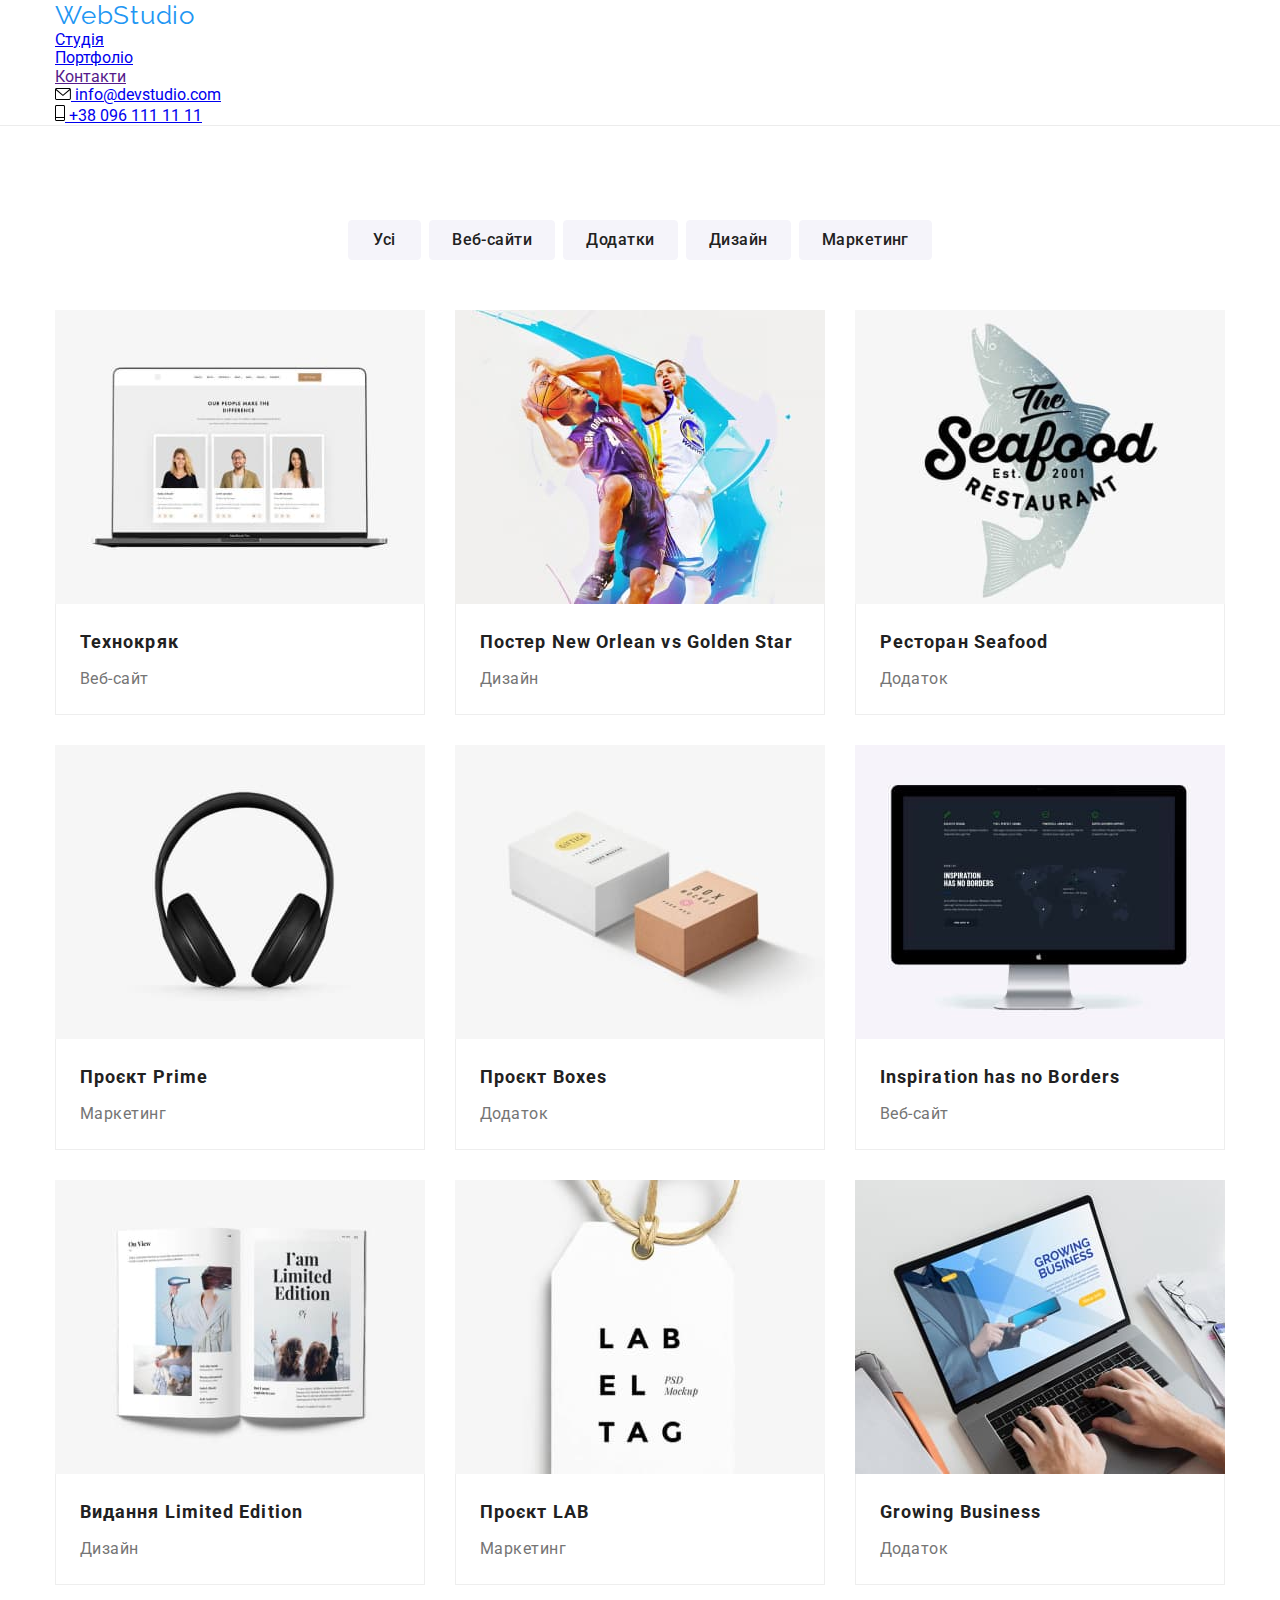
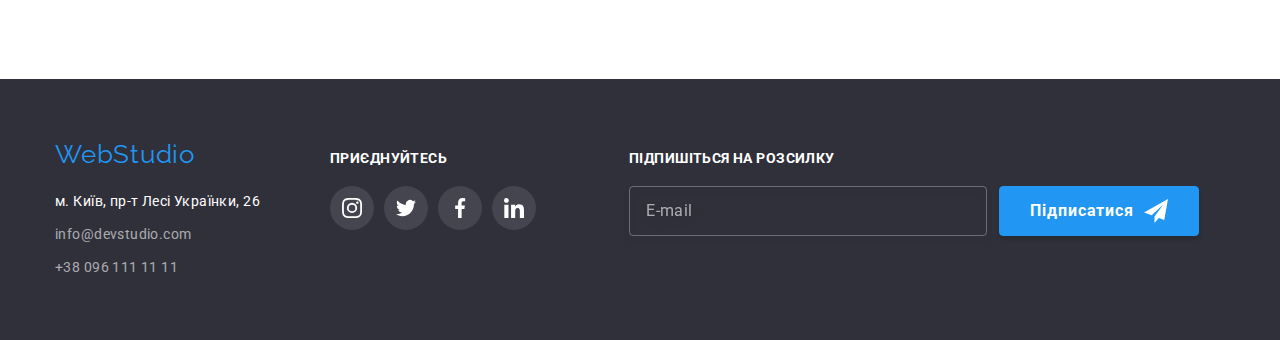
==== portfolio.html @ 3c629654 "Робить header, logo, navigation, hero" ====
<!DOCTYPE html>
<html lang="uk">
<head>
    <meta charset="UTF-8">
    <meta http-equiv="X-UA-Compatible" content="IE=edge">
    <meta name="viewport" content="width=device-width, initial-scale=1.0">
    <title>Portfolio</title>
    <link href="https://fonts.googleapis.com/css2?family=Raleway:wght@700&family=Roboto:wght@400;500;700;900&display=swap" 
    rel="stylesheet">
    <link rel="stylesheet" href="https://cdnjs.cloudflare.com/ajax/libs/modern-normalize/1.1.0/modern-normalize.min.css">
    <link rel="stylesheet" href="./css/styles.css">
</head>

<body>
    <header class="header">
        <div class="container header-container">
            <nav class="navigation">
                <a href="./index.html" class="logo">Web<span class="logo-header">Studio</span></a>

                <ul class="site-nav ">
                    <li class="link-nav"><a href="./index.html" class="header-link link item">Студія</a></li>
                    <li class="link-nav"><a href="./portfolio.html" class="header-link link item current">Портфоліо</a></li>
                    <li class="link-nav"><a href="" class="header-link link item">Контакти</a></li>
                </ul>
            </nav>

            <ul class="site-nav">
                <li class="link-nav">
                    <a 
                    target="_blank" 
                    rel="noopener noreferrer nofollow"
                    href="mailto:info@devstudio.com" 
                    class="header-link link item-contact">
                        <div class="contact-item-pic">
                            <svg class="contacts-pic" width="16" height="12">
                                <use href="./images/icons.svg#icon-mail"></use>
                            </svg>
                            info@devstudio.com
                        </div>
                    </a>
                </li>
                <li class="link-nav">
                    <a 
                    href="tel:+380961111111" 
                    class="header-link link item-contact">
                        <div class="contact-item-pic">
                            <svg class="contacts-pic" width="10" height="16">
                                <use href="./images/icons.svg#icon-tel"></use>
                            </svg>
                            +38 096 111 11 11
                        </div>
                    </a>
                </li>
            </ul>
        </div>
    </header>

    <main>
        <section class="section section-pic">
            <div class="container">
            <h1 class="visually-hidden">Портфоліо</h1>
            <ul class="btn-pointer">
                <li class="btn-pointer-list"><button type="button" class="button-pic pointer">Усі</button></li>
                <li class="btn-pointer-list"><button type="button" class="button-pic pointer">Веб-сайти</button></li>
                <li class="btn-pointer-list"><button type="button" class="button-pic pointer">Додатки</button></li>
                <li class="btn-pointer-list"><button type="button" class="button-pic pointer">Дизайн</button></li>
                <li class="btn-pointer-list"><button type="button" class="button-pic pointer">Маркетинг</button></li>
            </ul>

            <ul class="pic-list">
            <li class="pic-element">
                    <a href="#" class="pic-element-link">
                        <div class="pic-thumb">
                            <img src="./images/portfolio1.jpg" alt="Технокряк" width="370">
                            <div class="overlay">
                                <p class="overlay-text-pic">
                                    Ресурс пропонує комплексні пропозиції з різним рівнем функціоналу та сервісів. Все це дозволить відвідувачу отримати вичерпні відомості про компанію чи приватну особу.
                                </p>
                             </div></div>
                        <div class="card-pic"><h2 class="pic-title">Технокряк</h2>
                        <p class="pic-text">Веб-сайт</p></div>
                    </a>
                  
            </li>
            <li class="pic-element">
                <a href="#" class="pic-element-link">
                    
                    <div class="pic-thumb">
                        <img src="./images/portfolio2.jpg" alt="Постер New Orlean vs Golden Star" width="370">
                        <div class="overlay">
                                <p class="overlay-text-pic">
                                    Ресурс пропонує комплексні пропозиції з різним рівнем функціоналу та сервісів. Все це дозволить відвідувачу отримати вичерпні відомості про компанію чи приватну особу.
                                </p>
                        </div>
                    </div>
                    <div class="card-pic"><h2 class="pic-title">Постер New Orlean vs Golden Star</h2>
                    <p class="pic-text">Дизайн</p></div>
                </a>
            </li>
            <li class="pic-element">
                <a href="#" class="pic-element-link">
                    <div class="pic-thumb">
                        <img src="./images/portfolio3.jpg" alt="Ресторан Seafood" width="370">
                        <div class="overlay">
                                <p class="overlay-text-pic">
                                    Ресурс пропонує комплексні пропозиції з різним рівнем функціоналу та сервісів. Все це дозволить відвідувачу отримати вичерпні відомості про компанію чи приватну особу.
                                </p>
                        </div>
                    </div>
                    <div class="card-pic"><h2 class="pic-title">Ресторан Seafood</h2>
                    <p class="pic-text">Додаток</p></div>
                </a>
            </li>
            <li class="pic-element">
                <a href="#" class="pic-element-link">
                    <div class="pic-thumb">
                        <img src="./images/portfolio4.jpg" alt="Проєкт Prime" width="370">
                        <div class="overlay">
                                <p class="overlay-text-pic">
                                    Ресурс пропонує комплексні пропозиції з різним рівнем функціоналу та сервісів. Все це дозволить відвідувачу отримати вичерпні відомості про компанію чи приватну особу.
                                </p>
                        </div>
                    </div>
                    <div class="card-pic"><h2 class="pic-title">Проєкт Prime</h2>
                    <p class="pic-text">Маркетинг</p></div>
                </a>
            </li>
            <li class="pic-element">
                <a href="#" class="pic-element-link">
                    <div class="pic-thumb">
                        <img src="./images/portfolio5.jpg" alt="Проєкт Boxes" width="370">
                        <div class="overlay">
                                <p class="overlay-text-pic">
                                    Ресурс пропонує комплексні пропозиції з різним рівнем функціоналу та сервісів. Все це дозволить відвідувачу отримати вичерпні відомості про компанію чи приватну особу.
                                </p>
                        </div>
                    </div>
                    <div class="card-pic"><h2 class="pic-title">Проєкт Boxes</h2>
                    <p class="pic-text">Додаток</p></div>
                </a>
            </li>
            <li class="pic-element">
                <a href="#" class="pic-element-link">
                    <div class="pic-thumb">
                        <img src="./images/portfolio6.jpg" alt="Inspiration has no Borders" width="370">
                        <div class="overlay">
                                <p class="overlay-text-pic">
                                    Ресурс пропонує комплексні пропозиції з різним рівнем функціоналу та сервісів. Все це дозволить відвідувачу отримати вичерпні відомості про компанію чи приватну особу.
                                </p>
                        </div>
                    </div>
                    <div class="card-pic"><h2 class="pic-title">Inspiration has no Borders</h2>
                    <p class="pic-text">Веб-сайт</p></div>
                </a>
            </li>
            <li class="pic-element">
                <a href="#" class="pic-element-link">
                    <div class="pic-thumb">
                        <img src="./images/portfolio7.jpg" alt="Видання Limited Edition" width="370">
                        <div class="overlay">
                                <p class="overlay-text-pic">
                                    Ресурс пропонує комплексні пропозиції з різним рівнем функціоналу та сервісів. Все це дозволить відвідувачу отримати вичерпні відомості про компанію чи приватну особу.
                                </p>
                        </div>
                    </div>
                    <div class="card-pic"><h2 class="pic-title">Видання Limited Edition</h2>
                    <p class="pic-text">Дизайн</p></div>
                </a>
            </li>
            <li class="pic-element">
                <a href="#" class="pic-element-link">
                    <div class="pic-thumb">
                        <img src="./images/portfolio8.jpg" alt="Проєкт LAB" width="370">
                        <div class="overlay">
                                <p class="overlay-text-pic">
                                    Ресурс пропонує комплексні пропозиції з різним рівнем функціоналу та сервісів. Все це дозволить відвідувачу отримати вичерпні відомості про компанію чи приватну особу.
                                </p>
                        </div>
                    </div>
                    <div class="card-pic"><h2 class="pic-title">Проєкт LAB</h2>
                    <p class="pic-text">Маркетинг</p></div>
                </a>
            </li>
            <li class="pic-element">
                <a href="#" class="pic-element-link">
                    <div class="pic-thumb">
                        <img src="./images/portfolio9.jpg" alt="Growing Business" width="370">
                        <div class="overlay">
                                <p class="overlay-text-pic">
                                    Ресурс пропонує комплексні пропозиції з різним рівнем функціоналу та сервісів. Все це дозволить відвідувачу отримати вичерпні відомості про компанію чи приватну особу.
                                </p>
                        </div>
                    </div>
                    <div class="card-pic"><h2 class="pic-title">Growing Business</h2>
                    <p class="pic-text">Додаток</p></div>
                </a>
            </li>
            </ul>
            </div>
    </section>
    </main>

    <footer class="footer">
        <div class="container footer-container">
            <div class="footer-adress">
                <div class="footer-link-logo">
                    <a href="./index.html" class="logo">Web<span class="logo-footer">Studio</span></a>
                </div>
                <address>
                    <ul class="footer-list">
                        <li class="footer-contact-list"><a href="https://goo.gl/maps/YPVBJkBedweZZXJN6" target="_blank"
                                rel="noopener noreferrer nofollow" class="maps">м. Київ, пр-т Лесі Українки, 26 </a>
                        </li>
                        <li class="footer-contact-list"><a href="mailto:info@devstudio.com" target="_blank"
                                rel="noopener noreferrer nofollow" class="contact">info@devstudio.com</a></li>
                        <li class="footer-contact-list"><a href="tel:+380961111111" class="contact">+38 096 111 11
                                11</a></li>
                    </ul>
                </address>
            </div>

            <div class="footer-social">
                <p class="footer-item">приєднуйтесь</p>
            
                <ul class="footer-social-list">
                    <li>
                        <a 
                        target="_blank" 
                        rel="noopener noreferrer nofollow"
                        href="https://www.instagram.com/" 
                        aria-label="instagram icon"
                        class="footer-social-link">
                            <svg class="footer-link-img" width="20" height="20">
                                <use href="images/icons.svg#icon-instagram"></use>
                            </svg>
                        </a>
                    </li>
                    <li>
                        <a 
                        target="_blank" 
                        rel="noopener noreferrer nofollow" 
                        href="https://twitter.com/"
                        aria-label="twitter icon" 
                        class="footer-social-link">
                            <svg class="social-link-img" width="20" height="20">
                                <use href="images/icons.svg#icon-twitter"></use>
                            </svg>
                        </a>
                    </li>
                    <li>
                        <a 
                        target="_blank" 
                        rel="noopener noreferrer nofollow"
                        href="https://www.facebook.com/" 
                        aria-label="facebook icon" 
                        class="footer-social-link">
                            <svg class="social-link-img" width="20" height="20">
                                <use href="images/icons.svg#icon-facebook"></use>
                            </svg>
                        </a>
                    </li>
                    <li>
                        <a 
                        target="_blank" 
                        rel="noopener noreferrer nofollow"
                        href="https://www.linkedin.com/" 
                        aria-label="linkedin icon" 
                        class="footer-social-link">
                            <svg class="footer-link-img" width="20" height="20">
                                <use href="images/icons.svg#icon-linkedin"></use>
                            </svg>
                        </a>
                    </li>
                </ul>
            </div>

            <div class="mail-footer">
                <p class="footer-item">Підпишіться на розсилку</p>
                <!-- <div class="footer-mail-form"> -->
                    <form class="footer-mail-form" name="mail" autocomplete="on" novalidate>
                        <label class="mail-footer-label" for="mail">
                            <input type="email" name="email" placeholder="E-mail" id="mail">
                        </label>
                        <button type="submit" class="btn-mail-send">
                            <span class="text-send">Підписатися</span>
                            <svg class="footer-pic-mail" width="24" height="24">
                                <use href="images/icons.svg#icon-send"></use>
                            </svg>
                        </button>
                    </form>
                <!-- </div> -->

            </div>
        </div>
    </footer>
  
</body>
</html>
---- css/styles.css ----
html {
    box-sizing: border-box;
}

*,
*::before,
*::after {
    box-sizing: inherit;
}

/* RESET START */
h1, h2, h3, h4, h5, h6, p {
    margin: 0;
}
ul {
    margin: 0;
    padding: 0;
    list-style: none;
}

img {
    display: block;
    max-width: 100%;
    height: auto;
}

:root {
    --hero-text-color: #FFFFFF;
    --primary-text-color: #757575;
    --title-text-color: #212121;
    --accent-color: #2196F3;
    --secondary-bgd-color: #F5F4FA;
    --header-footer-color: #2F303A;
    --contacts-white-color: rgba(255, 255, 255, 0.6);
    --borler-portfolio-pic: #EEEEEE;
    --border-heder: #ECECEC;
    --new-bgd-hero: #C4C4C4;
    --hover-trans: 250ms cubic-bezier(0.4, 0, 0.2, 1);
}

body {
    max-width: 1600px;
    margin-right: auto;
    margin-left: auto;
    margin-top: 0;
    margin-bottom: 0;
    background-color: var(--hero-text-color);
    color: var(--primary-text-color);
    font-family: Roboto, sans-serif;
}
/* logo #000000 #2196F3*/
/* основной  черный цвет #212121; */
/* заголовок белый #FFFFFF; */
/* вторичный цвет #757575; */
/* наведение #2196F3; */
/* background hero и footer #2F303A; */
/* new background hero #C4C4C4 */

/* ========================================
                  header 
   ======================================== */
.container {
    width: 1200px;
    padding-left: 15px;
    padding-right: 15px;
    margin-left: auto;
    margin-right: auto;
}

.header {
    border-bottom: 1px solid var(--border-heder);
}

.header__container {
    display: flex;
    
}


/* ========================================
                  logo 
   ======================================== */
.logo {
    color: var(--accent-color);
    font-family: Raleway, sans-serif;
    font-size: 26px;
    line-height: 1.19;
    letter-spacing: 0.03em;
    text-decoration: none;
}

.header__logo {
    margin-right: 93px;
}

.logo--dark {
    color: #000000
}

.logo--light {
    color: var(--hero-text-color);
}

/* ===============================
           navigation
   ===============================  */
.nav {
    display: flex;
    align-items: center;
}

.nav__site {
    display: flex;
    margin-left: auto;
    align-items: center;
}

.nav__site .item { 
    font-weight: 500;
    font-size: 14px;
    line-height: 1.14;
    letter-spacing: 0.02em;
}
.nav__site .nav__contact {
    color: var(--primary-text-color);
    font-weight: 500;
    font-size: 14px;
    line-height: 1.14;
    letter-spacing: 0.02em;

}

.nav__site a {
    color: var(--title-text-color);
    text-decoration: none;
    
}

.nav__site .link {
    transition: color var(--hover-trans);
    
} 

.nav__site .link:hover,
.nav__site .link:focus {
    color: var(--accent-color);
}

.nav__item:not(:last-child) {
    margin-right: 50px;
}

.nav__link {
    position: relative;
    display: flex;
    align-items: center;
    justify-content: center;
    padding-top: 32px;
    padding-bottom: 32px;
    /* outline: 1px red solid; */
}

.nav__link--current {
    color: var(--accent-color)
}

.nav__link--current::after {
    position: absolute;
    bottom: -1px;
    left: 0;
    content: '';
    display: block;
    width: 100%;
    height: 4px;

    border-radius: 2px;
    background-color: var(--accent-color);
}

.nav__img {
    fill: currentColor;
    margin-right: 10px;
}


/* ====================================
                 hero 
   ==================================== */
.hero {
    background-color: var(--new-bgd-hero);
    text-align: center;
    
    background-image: 
    linear-gradient(rgba(47, 48, 58, 0.4), rgba(47, 48, 58, 0.4)),
    url(../images/hero/hero.jpg);
    background-repeat: no-repeat;
    max-width: 1600px;
    margin-left: auto;
    margin-right: auto;
    background-size: cover;
    background-position: center;
}

.hero__container {
    padding-top: 200px;
    padding-bottom: 200px;
}

.hero__title {
    margin-top: 0;
    margin-bottom: 30px;
    max-width: 696px;
    margin-right: auto; 
    margin-left: auto;

    color: var(--hero-text-color);
    font-weight: 900;
    font-size: 44px;
    line-height: 1.36;
    letter-spacing: 0.06em;
    text-transform: uppercase;
}

.hero__button {
    min-width: 216px;
    min-height: 50px;
    text-align: center;
   
    box-shadow: 0px 4px 4px rgba(0, 0, 0, 0.15);
    border-radius: 4px;
    border-color: transparent;
    padding: 11px 32px;

    color: var(--hero-text-color);
    background-color: var(--accent-color); 
    font-family: inherit;
    font-weight: 700;
    font-size: 16px;
    line-height: 1.88;
    align-items: center;
    letter-spacing: 0.06em;

    transition: background-color var(--hover-trans);
}
.hero__button:hover,
.hero__button:focus {
    background-color: #188CE8;
    color: var(--hero-text-color)
}

/* ====================================
            visually-hidden 
   ==================================== */
.visually-hidden {
    position: absolute;
    width: 1px;
    height: 1px;
    margin: -1px;
    border: 0;
    padding: 0;
    white-space: nowrap;
    clip-path: inset(100%);
    clip: rect(0 0 0 0);
    overflow: hidden;
  }


/* ==============================
            section
   ============================== */

.section {
    /* display: block; */
    padding-top: 94px;
    padding-bottom: 94px;
}   

.section-title {
    color: var(--title-text-color);
    font-weight: 700;
    font-size: 36px;
    line-height: 1.16;
    text-align: center;
    letter-spacing: 0.03em;
}

/* =============================
           features 
   ============================= */
.section .feature-titel {
    margin-bottom: 10px;
    color: var(--title-text-color);
    font-weight: 700;
    font-size: 14px;
    line-height: 1.14;
    letter-spacing: 0.03em;
    text-transform: uppercase;
}
/* /* .features {
    display: flex;
    justify-content: space-between;
}

.feature-titel {
    display: inline-block;
    width: 270px;
} */

.feature-list {
    flex-basis: calc((100% - 90px) / 4);
} 

.feature-pic {
    display: flex;
    align-items: center;
    justify-content: center;
    width: 270px;
    height: 120px;
    background-color: #F5F4FA;
    border-radius: 4px;
    margin-bottom: 30px;
}

.features {
    display: flex;
    flex-wrap: wrap;
    gap: 30px;
}


.section .text {
    font-size: 14px;
    line-height: 1.71;
    letter-spacing: 0.03em;
}

.section-feature {
    padding-bottom: 0;
}

/* ==================================
              section-work
 ==================================== */
 .section-work .section-title {
    /* background-color: #188CE8; */
    margin-bottom: 50px;
    min-width: 366px;
    text-align: center;
    margin-right: auto; 
    margin-left: auto;
 }

.work-list {
    display: flex;
    gap: 30px;
}

.wrapper {
   position: relative;
}

.overlay-box {
    position: absolute;
    bottom: 0;
    width: 100%;
    background-color: rgba(47, 48, 58, 0.8);
}

.overlay-text {
    color: var(--hero-text-color);
    padding-top: 27px;
    padding-bottom: 27px;
    font-weight: 700;
    font-size: 14px;
    line-height: 16px;
    text-align: center;
    letter-spacing: 0.03em;
    text-transform: uppercase;
}


/* ===============================
            section-team
   ===============================  */
.section-team {
    background-color: var(--secondary-bgd-color);
}
.section-team .team {
    color: var(--title-text-color);
    font-weight: 500;
    font-size: 16px;
    line-height: 1.19;
    text-align: center;
    letter-spacing: 0.03em;
}
.section-team .position {
    font-size: 16px;
    line-height: 1.19;
    text-align: center;
    letter-spacing: 0.03em;
}

.section-team .member-team {
    background-color: var(--hero-text-color);
}

.section-team .section-title {
    /* background-color: #188CE8; */
    margin-bottom: 50px;

    text-align: center;
    margin-right: auto; 
    margin-left: auto;
}
.img-list {
    display: block;
    width: 270px;  
}


.member-team .team {
    margin-bottom: 10px;

}
/* .member-team .position {
    margin-bottom: 30px;
} */
.team-list {
    display: flex;
    flex-wrap: wrap;
    gap: 30px;
    justify-content: space-between;
}
.member-team {
    display: block;
    width: 270px;
    box-shadow: 0px 1px 3px rgba(0, 0, 0, 0.12), 0px 1px 1px rgba(0, 0, 0, 0.14), 0px 2px 1px rgba(0, 0, 0, 0.2);
    border-radius: 0px 0px 4px 4px;
    /* flex-basis: calc(100% - 3 * 30px) / 4; */
    
}

.team-wrapper {
    flex-basis: calc((100% - 3 * 30px) / 4);
}
/* .team-list li {
    margin-right: 30px;
} */
.team-wrapper {
    padding-top: 30px;
    padding-bottom: 30px;
    border-top: none;
} 

.team-icon {
    display: flex;
    align-items: center;
    justify-content: center;
    gap: 10px;
    margin-top: 16px; 
 
}


.social-link {
    display: flex;
    align-items: center;
    justify-content: center;
    width: 44px;
    height: 44px;
    color: #AFB1B8;
    background-color: #FFFFFF;
    border-radius: 50%;

    transition: color var(--hover-trans), background-color var(--hover-trans);
   
}
.social-link-img {
    fill: currentColor;  
}
.social-link:hover,
.social-link:focus {
    color: #FFFFFF;
    background-color: #2196F3;
}

/* ===================================
             clients                  
======================================*/
.clients {
    display: flex;
    /* flex-wrap: wrap; */
    align-items: center;
    justify-content: center;
    gap: 30px;
    margin-top: 50px;
    margin-bottom: 0;
}

.clients-link {
    display: flex;
    align-items: center;
    justify-content: center;
    width: 170px;
    height: 92px;
    color: #AFB1B8;
    /* background-color: #FFFFFF; */
    border: 1px solid #AFB1B8;
    border-radius: 4px;
    transition: color var(--hover-trans), border-color var(--hover-trans);
}

.clients-logo {
    fill: currentColor;
}   

.clients-link:hover,
.clients-link:focus {
    color: #2196F3;
    border-color: #2196F3;
} 


/* ===================================
               footer 
   =================================== */
.footer {
    background-color: var(--header-footer-color);
    padding-top: 60px;
    padding-bottom: 60px;
}
.footer .maps {
    color: var(--hero-text-color);  
    font-size: 14px;
    line-height: 1.71;
    letter-spacing: 0.03em;
    text-decoration: none;
    font-style: normal;
    transition: color var(--hover-trans);

}
.footer .maps:hover,
.footer .maps:focus {
    color: var(--accent-color);
}

.footer .contact {
    color: var(--contacts-white-color);
    font-size: 14px;
    line-height: 1.71;
    letter-spacing: 0.03em;
    text-decoration: none;
    font-style: normal;
    transition: color var(--hover-trans);

}
.footer .contact:hover,
.footer .contact:focus {
    color: var(--accent-color)
}
/* 
.footer .logo {
    margin-bottom: 20px;
} */

.footer-link-logo {
    /* display: inline-block; */
    margin-bottom: 20px;
}
.footer a {
    margin-right: 0;
}

.footer-contact-list:not(:last-child) {
    margin-bottom: 9px;
}


.footer-container {
    display: flex;
    align-items: baseline;
    /* gap: 70px; */
}

.footer-adress {
    margin-right: 70px;
}
.footer-social {
    margin-right: 93px;
}

.footer-mail-form {
   display: flex;
}

.footer-item {
    color: #FFFFFF;
    font-weight: 700;
    font-size: 14px;
    line-height: 16px;
    letter-spacing: 0.03em;
    text-transform: uppercase;

    margin-bottom: 20px;
}
/* 
.footer-social {
    margin-right: 93px;
} */

.footer-social-list {
    display: flex;
    align-items: center;
    justify-content: center;
    gap: 10px;
}

.footer-social-link {
    display: flex;
    align-items: center;
    justify-content: center;
    width: 44px;
    height: 44px;
    color: #FFFFFF;;
    background-color: rgba(255, 255, 255, 0.1);
    border-radius: 50%;
    transition: color var(--hover-trans), background-color var(--hover-trans);
}
.footer-link-img {
    fill: currentColor;  
}
.footer-social-link:hover,
.footer-social-link:focus {
    color: #FFFFFF;
    background-color: #2196F3;
}



/* =====================================
========================================
                 PORTFOLIO
======================================== 
========================================*/

.button-pic {
    min-width: 73px;
    min-height: 38px;
    border-radius: 4px;
    padding: 6px 22px;
    border: 1px solid var(--secondary-bgd-color);
    
    color: var(--title-text-color);
    background-color: var(--secondary-bgd-color); 
    font-family: inherit;
    font-weight: 500;
    font-size: 16px;
    line-height: 1.62;
    text-align: center;
    letter-spacing: 0.03em;

    transition: color var(--hover-trans), 
    background-color var(--hover-trans),
    box-shadow var(--hover-trans), 
    border var(--hover-trans);
       
}

.button-pic:hover,
.button-pic:focus {
    background-color: var(--accent-color);
    color: var(--hero-text-color);
    box-shadow: 0px 3px 1px rgba(0, 0, 0, 0.1), 0px 1px 2px rgba(0, 0, 0, 0.08), 0px 2px 2px rgba(0, 0, 0, 0.12);
    border: 1px solid var(--accent-color);
}

.btn-pointer-list:not(:last-child) {
    margin-right: 8px;
}

.pointer {
    cursor: pointer; }

/* .button.primary {
    background-color: var(--accent-color);
    color: var(--hero-text-color)
}

.button.secondary {
    background-color: var(--secondary-bgd-color);
    color: var(--title-text-color)
}  */

.section-pic .pic-title {
    color: var(--title-text-color);
    font-weight: 700;
    font-size: 18px;
    line-height: 2;
    letter-spacing: 0.06em;

    /* margin-top: 20px; */
}
.section-pic a {
    text-decoration: none 
  }
.section-pic .pic-text {
    color: var(--primary-text-color);
    font-size: 16px;
    line-height: 1.88;
    letter-spacing: 0.03em;

    margin-top: 4px;
    /* margin-bottom: 20px; */
}

.btn-pointer {
    display: flex;
    justify-content: center;
    /* outline: 1px solid tomato; */
    margin-bottom: 50px;
    
}
/* .section-pic {
    display: flex;
    margin-left: auto;
    margin-right: auto;
} */


.pic-list {
    /* outline: 1px solid tomato; */
    padding: 0;
    margin: 0;
    list-style: none;

    display: flex;
    flex-wrap: wrap;

    /* margin-left: -30px;
    margin-top: -30px; */
    gap: 30px;
}

.pic-list > .pic-element {
    flex-basis: calc((100% - 60px) / 3);  
}
.pic-element-link {
    display: block;
    transition: box-shadow var(--hover-trans);
}
.pic-element-link:hover,
.pic-element-link:focus {
    box-shadow: 0px 1px 1px rgba(0, 0, 0, 0.12), 0px 4px 4px rgba(0, 0, 0, 0.06), 1px 4px 6px rgba(0, 0, 0, 0.16);
    
}

.pic-element-link:hover .overlay,
.pic-element-link:focus .overlay {

    transform: translateY(0);
}

.pic-thumb {
    position: relative;
    overflow: hidden;
}

.overlay {
    position: absolute;
    top: 0;
    left: 0;

    transform: translateY(101%);

    display: flex;
    align-items: center;
    width: 100%;
    height: 100%;

    background: rgba(33, 150, 243, 0.9);

    transition: transform var(--hover-trans);
}

.overlay-text-pic {
    padding-left: 24px;
    padding-right: 24px;
    font-weight: 400;
    font-size: 18px;
    line-height: 28px;
    letter-spacing: 0.03em; 
    color: #ffffff;
}

/* ===================================
            visually-hidden
   =================================== */         

.visually-hidden {
    position: absolute;
    width: 1px;
    height: 1px;
    margin: -1px;
    border: 0;
    padding: 0;
    white-space: nowrap;
    clip-path: inset(100%);
    clip: rect(0 0 0 0);
    overflow: hidden;
  }

   .card-pic {
    padding-top: 20px;
    padding-bottom: 20px;
    padding-left: 24px;
    padding-right: 24px;

    border: 1px solid var(--borler-portfolio-pic);
    border-top: none;
   }

   /* ===================================
            MODAL WINDOW
   =================================== */

   .backdrop {
    position: fixed;
    top: 0;
    left: 0;

    width: 100%;
    height: 100%;

    background-color: rgba(0, 0, 0, 0.2);
    /* backdrop-filter: blur(2px); */

    /* opacity: 1;
    visibility: visible;
    pointer-events: initial; */


    transition: opacity 250ms linear, visibility 1150ms linear;
    
   }

   .backdrop.is-hidden {
    opacity: 0;
    visibility: hidden;
    pointer-events: none;
   }

   .modal {
    position: absolute;
    top: 50%;
    left: 50%;
    transform: translateX(-50%) translateY(-50%);

    width: 528px;
    height: 581px;

    background: #FFFFFF;
    border-radius: 4px;
    box-shadow: 0px 1px 3px rgba(0, 0, 0, 0.12), 0px 1px 1px rgba(0, 0, 0, 0.14), 0px 2px 1px rgba(0, 0, 0, 0.2);
   }

   .close-btn {
    position: absolute;
    top: 8px;
    right: 8px;

    display: flex;
    align-items: center;
    justify-content: center;

    width: 30px;
    height: 30px;
    padding: 0;
    fill: #000000;
    background-color: var(--hero-text-color);
    border: 1px solid rgba(0, 0, 0, 0.1);
    border-radius: 50%;
    transition: border var(--hover-trans);
   }

   .close-btn:hover,
   .close-btn:focus {
    border: 1px solid var(--accent-color);
   }

   .close-btn-icon {
    transition: fill var(--hover-trans);
   }

   .close-btn:hover > .close-btn-icon,
   .close-btn:focus > .close-btn-icon {
    fill: var(--accent-color);
   }

   
    .btn-mail-send {
    display: flex;
    align-items: center;
    justify-content: center;

    min-width: 200px;
    min-height: 50px;

    font-weight: 700;
    font-size: 16px;
    line-height: 30px;
    letter-spacing: 0.06em;

    color: var(--hero-text-color);
    background: var(--accent-color);
    box-shadow: 0px 4px 4px rgba(0, 0, 0, 0.15);
    border-radius: 4px;
    border: 1px solid var(--accent-color);
    cursor: pointer;

    }

    .text-send {
        margin-right: 10px;
    }

    .mail-footer-label {
        margin-right: 12px;
    }

    .mail-footer-label input {
        padding-top: 15px;
        padding-bottom: 15px;
        padding-left: 16px;
        width: 358px;
        height: 50px;

        background-color: inherit;
          
        border: 1px solid rgba(255, 255, 255, 0.3);
        filter: drop-shadow(0px 4px 4px rgba(0, 0, 0, 0.15));
        border-radius: 4px; 
        outline: transparent;

        color: var(--hero-text-color);
    }


    .mail-footer-label input::placeholder {
        color: rgba(255, 255, 255, 0.6);
        margin-right: 12px;
        font-weight: 400;
        font-size: 16px;
        line-height: 20px;
        letter-spacing: 0.03em; 
    }


/* ===================================
            MODAL WINDOW form
   =================================== */
   
   .modal {
    padding: 40px;
   }

   .modal-text {    
    color: #212121;
    font-weight: 700;
    font-size: 20px;
    line-height: 23px;
    text-align: center;
    letter-spacing: 0.03em;

    margin-bottom: 12px;
   }

   .modal-form-element {
    
    margin-bottom: 10px;
   }

   .modal-form-textarea {

    margin-bottom: 20px;
   }

   .form-input {
    outline: transparent;
    transition: border var(--hover-trans);
   }

   .form-input:hover,
   .form-input:focus {
    border: 1px solid var(--accent-color);
   }

   .form-input:hover + .user-name-icon,
   .form-input:focus + .user-name-icon {
    fill: var(--accent-color);
   }
 
   .label-form {
    display: inline-block;
   
    margin-bottom: 4px;
    font-weight: 400;
    font-size: 12px;
    line-height: 14px;
    letter-spacing: 0.01em;
   }

   .label-form-agree {
    display: inline-flex;
    align-items: center;
   }
 

   .input-icon input {
    min-height: 40px;
    padding-left: 42px;
    padding-top: 0;
    padding-bottom: 0;
    padding-right: 0;
   }

   .input-icon {
    position: relative;
   }

   .user-name-icon {
    position: absolute;
    top: 50%;
    left: 15px;
    transform: translateY(-50%);
    transition: fill var(--hover-trans);
   }

   .user-name-icon:hover,
   .user-name-icon:focus {
    fill: var(--accent-color);
   }

   input, textarea {
    width: 100%;
    border: 1px solid rgba(33, 33, 33, 0.2);
    border-radius: 4px;
  }

  /* input:hover,
  input:focus,
  textarea:hover,
  textarea:focus {
    border: 1px solid #2196F3;
   } */

   textarea {
    width: 100%;
    resize: none;
   }

  .textarea-form {
    padding: 12px 16px;
    
    font-weight: 400;
    
    font-size: 16px;
    line-height: 14px;
    letter-spacing: 0.01em;
    outline: transparent;
    transition: border var(--hover-trans);
  }

  .textarea-form:hover,
  .textarea-form:focus {
    border: 1px solid var(--accent-color);
  }

   .label-form + .textarea-form::placeholder {
    font-weight: 400;
    font-size: 12px;
    line-height: 14px;
    letter-spacing: 0.01em;
    color: rgba(117, 117, 117, 0.5);
   }

   .agree-form {
    display: flex;
    justify-content: center;
    align-items: center;
    margin-bottom: 30px;
   }

   .agree-text {
    color: var(--primary-text-color);
    font-weight: 400;
    font-size: 14px;
    line-height: 24px;
    letter-spacing: 0.03em;
   }

   .agree-text a {
    color: var(--accent-color);
   }

   .checkbox {
    /* -webkit-appearance: none;
    -moz-appearance: none;
    appearance: none;     */
    position: absolute;
    width: 1px;
    height: 1px;
    margin: -1px;
    border: 0;
    padding: 0;
    clip: rect(0 0 0 0);
    overflow: hidden;
   }
 
   .button-modal-form {
    display: block;
    margin-left: auto;
    margin-right: auto;
    width: 200px;
    height: 50px;
    color: var(--hero-text-color);
    background-color: var(--accent-color);
    border: 0;
    box-shadow: 0px 4px 4px rgba(0, 0, 0, 0.15);
    border-radius: 4px;
    cursor: pointer;
   }

   .button--modal-form:hover,
   .button--modal-form:focus {
    background: #188CE8;
   }

   .icon-checkbox {
    display: inline-block;
    margin-right: 7px;
    
    width: 16px;
    height: 15px;
    border: 2px solid #212121;
    cursor: pointer;
   }

   .checkbox:checked + .icon-checkbox {
    border-color: transparent;
    display: inline-block;
    width: 16px;
    height: 15px;
    background-color:var(--accent-color);
    background-size: contain;
    background-origin: border-box;
    background-image: url('../images/icon-check.svg');
   }
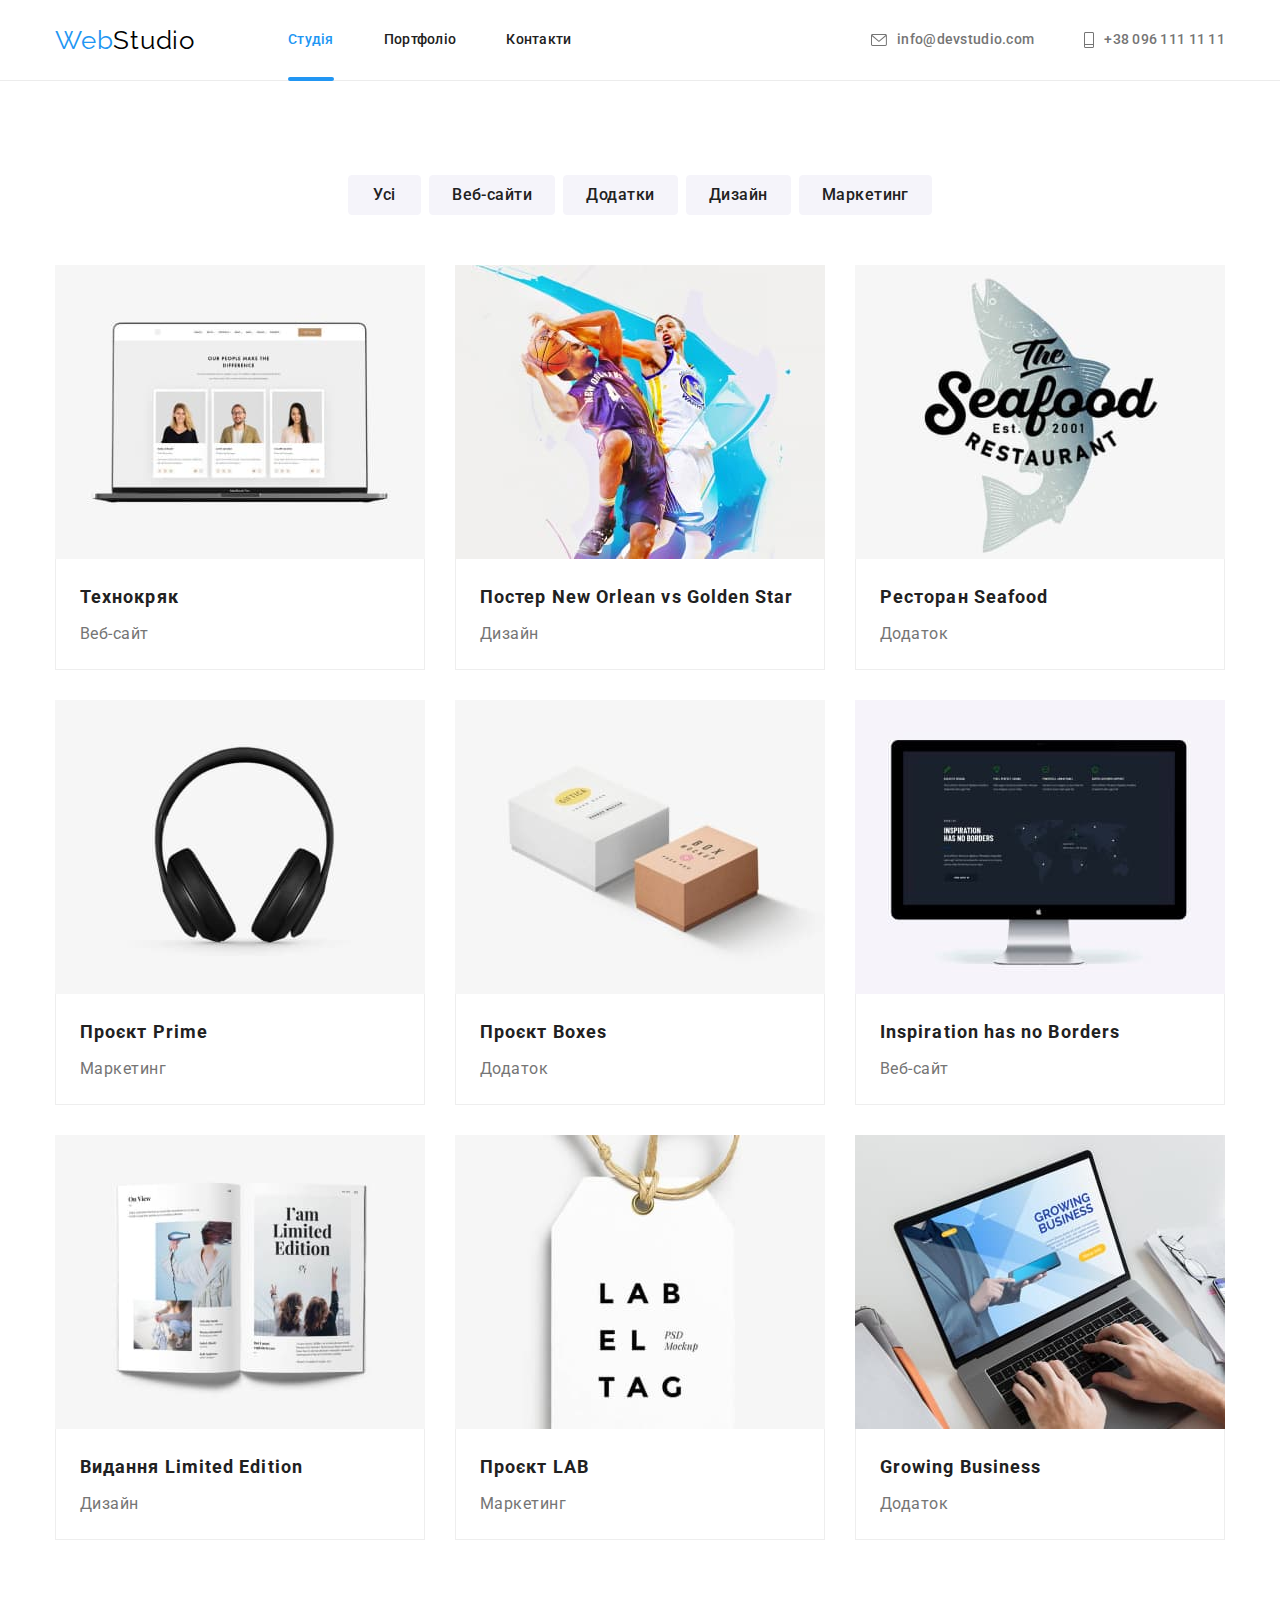
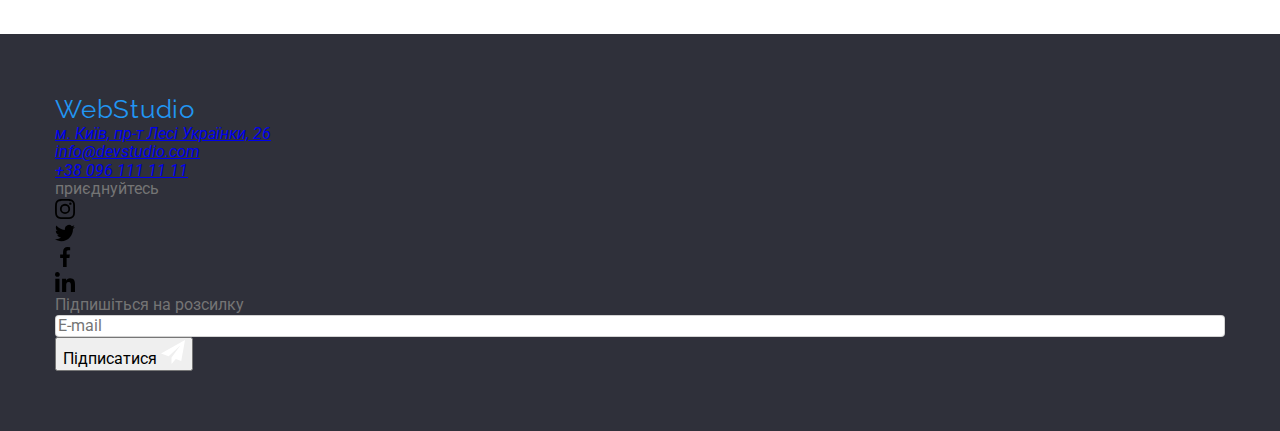
==== commit a2c837c1: "Завершує index.html та починає portfolio" ====
--- a/portfolio.html
+++ b/portfolio.html
@@ -8,47 +8,44 @@
     <link href="https://fonts.googleapis.com/css2?family=Raleway:wght@700&family=Roboto:wght@400;500;700;900&display=swap" 
     rel="stylesheet">
     <link rel="stylesheet" href="https://cdnjs.cloudflare.com/ajax/libs/modern-normalize/1.1.0/modern-normalize.min.css">
+    <link rel="stylesheet" href="./css/main.min.css">
     <link rel="stylesheet" href="./css/styles.css">
 </head>
 
 <body>
     <header class="header">
-        <div class="container header-container">
-            <nav class="navigation">
-                <a href="./index.html" class="logo">Web<span class="logo-header">Studio</span></a>
-
-                <ul class="site-nav ">
-                    <li class="link-nav"><a href="./index.html" class="header-link link item">Студія</a></li>
-                    <li class="link-nav"><a href="./portfolio.html" class="header-link link item current">Портфоліо</a></li>
-                    <li class="link-nav"><a href="" class="header-link link item">Контакти</a></li>
+        <div class="container header__container">
+            <nav class="header__nav">
+                <a href="./index.html" class="header__logo logo">Web<span class="header__logo--dark">Studio</span></a>
+
+                <ul class="nav__site">
+                    <li class="nav__item"><a href="./index.html" class="nav__link nav__link--item nav__link--current">Студія</a></li>
+                    <li class="nav__item"><a href="./portfolio.html" class="nav__link nav__link--link nav__link--item">Портфоліо</a></li>
+                    <li class="nav__item"><a href="" class="nav__link nav__link--link nav__link--item">Контакти</a></li>
                 </ul>
             </nav>
 
-            <ul class="site-nav">
-                <li class="link-nav">
+            <ul class="nav__site">
+                <li class="nav__item">
                     <a 
                     target="_blank" 
                     rel="noopener noreferrer nofollow"
                     href="mailto:info@devstudio.com" 
-                    class="header-link link item-contact">
-                        <div class="contact-item-pic">
-                            <svg class="contacts-pic" width="16" height="12">
+                    class="nav__link nav__link--link nav__contact">                       
+                            <svg class="nav__img" width="16" height="12">
                                 <use href="./images/icons.svg#icon-mail"></use>
                             </svg>
-                            info@devstudio.com
-                        </div>
+                            info@devstudio.com                        
                     </a>
                 </li>
-                <li class="link-nav">
+                <li class="nav__item">
                     <a 
                     href="tel:+380961111111" 
-                    class="header-link link item-contact">
-                        <div class="contact-item-pic">
-                            <svg class="contacts-pic" width="10" height="16">
+                    class="nav__link nav__link--link nav__contact">
+                            <svg class="nav__img" width="10" height="16">
                                 <use href="./images/icons.svg#icon-tel"></use>
                             </svg>
                             +38 096 111 11 11
-                        </div>
                     </a>
                 </li>
             </ul>
--- a/css/main.min.css
+++ b/css/main.min.css
@@ -0,0 +1 @@
+:root{--hero-text-color: #FFFFFF;--primary-text-color: #757575;--title-text-color: #212121;--accent-color: #2196F3;--secondary-bgd-color: #F5F4FA;--header-footer-color: #2F303A;--contacts-white-color: rgba(255, 255, 255, 0.6);--borler-portfolio-pic: #EEEEEE;--border-heder: #ECECEC;--new-bgd-hero: #C4C4C4;--hover-trans: 250ms cubic-bezier(0.4, 0, 0.2, 1)}.visually-hidden{position:absolute;width:1px;height:1px;margin:-1px;border:0;padding:0;white-space:nowrap;-webkit-clip-path:inset(100%);clip-path:inset(100%);clip:rect(0 0 0 0);overflow:hidden}html{-webkit-box-sizing:border-box;box-sizing:border-box}*,*::before,*::after{-webkit-box-sizing:inherit;box-sizing:inherit}img{display:block;max-width:100%;height:auto}body{margin-right:auto;margin-left:auto;margin-top:0;margin-bottom:0;background-color:var(--hero-text-color);color:var(--primary-text-color);font-family:Roboto,sans-serif}.container{width:1200px;padding-left:15px;padding-right:15px;margin-left:auto;margin-right:auto}h1,h2,h3,h4,h5,h6,p{margin:0}ul{margin:0;padding:0;list-style:none}.header{border-bottom:1px solid var(--border-heder)}.header__container{display:-webkit-box;display:-ms-flexbox;display:flex}.logo{color:var(--accent-color);font-family:Raleway,sans-serif;font-size:26px;line-height:1.19;letter-spacing:.03em;text-decoration:none}.header__logo{margin-right:93px}.header__logo--dark{color:#000}.footer__logo--light{color:var(--hero-text-color)}.header__nav{display:-webkit-box;display:-ms-flexbox;display:flex;-webkit-box-align:center;-ms-flex-align:center;align-items:center}.nav__site{display:-webkit-box;display:-ms-flexbox;display:flex;margin-left:auto;-webkit-box-align:center;-ms-flex-align:center;align-items:center}.nav__link--item{font-weight:500;font-size:14px;line-height:1.14;letter-spacing:.02em}.nav__site .nav__contact{color:var(--primary-text-color);font-weight:500;font-size:14px;line-height:1.14;letter-spacing:.02em}.nav__site a{color:var(--title-text-color);text-decoration:none}.nav__link--link{-webkit-transition:color var(--hover-trans);transition:color var(--hover-trans)}.nav__link--link:hover,.nav__link--link:focus{color:var(--accent-color)}.nav__item:not(:last-child){margin-right:50px}.nav__link{position:relative;display:-webkit-box;display:-ms-flexbox;display:flex;-webkit-box-align:center;-ms-flex-align:center;align-items:center;-webkit-box-pack:center;-ms-flex-pack:center;justify-content:center;padding-top:32px;padding-bottom:32px}.nav__site .nav__link--current{color:var(--accent-color)}.nav__link--current::after{position:absolute;bottom:-1px;left:0;content:"";display:block;width:100%;height:4px;border-radius:2px;background-color:var(--accent-color)}.nav__img{fill:currentColor;margin-right:10px}.hero{background-color:var(--new-bgd-hero);text-align:center;background-image:-webkit-gradient(linear, left top, left bottom, from(rgba(47, 48, 58, 0.4)), to(rgba(47, 48, 58, 0.4))),url(../images/hero/hero.jpg);background-image:linear-gradient(rgba(47, 48, 58, 0.4), rgba(47, 48, 58, 0.4)),url(../images/hero/hero.jpg);background-repeat:no-repeat;max-width:1600px;margin-left:auto;margin-right:auto;background-size:cover;background-position:center}.hero__container{padding-top:200px;padding-bottom:200px}.hero__title{margin-top:0;margin-bottom:30px;max-width:696px;margin-right:auto;margin-left:auto;color:var(--hero-text-color);font-weight:900;font-size:44px;line-height:1.36;letter-spacing:.06em;text-transform:uppercase}.hero__button{min-width:216px;min-height:50px;text-align:center;-webkit-box-shadow:0px 4px 4px rgba(0,0,0,.15);box-shadow:0px 4px 4px rgba(0,0,0,.15);border-radius:4px;border-color:rgba(0,0,0,0);padding:11px 32px;color:var(--hero-text-color);background-color:var(--accent-color);font-family:inherit;font-weight:700;font-size:16px;line-height:1.88;-webkit-box-align:center;-ms-flex-align:center;align-items:center;letter-spacing:.06em;-webkit-transition:background-color var(--hover-trans);transition:background-color var(--hover-trans)}.hero__button:hover,.hero__button:focus{background-color:#188ce8;color:var(--hero-text-color)}.section{padding-top:94px;padding-bottom:94px}.section__title{color:var(--title-text-color);font-weight:700;font-size:36px;line-height:1.16;text-align:center;letter-spacing:.03em;margin-bottom:50px}.feature{padding-bottom:0}.feature__list{display:-webkit-box;display:-ms-flexbox;display:flex;-ms-flex-wrap:wrap;flex-wrap:wrap;gap:30px}.feature__item{-ms-flex-preferred-size:calc((100% - 90px)/4);flex-basis:calc((100% - 90px)/4)}.feature__img{display:-webkit-box;display:-ms-flexbox;display:flex;-webkit-box-align:center;-ms-flex-align:center;align-items:center;-webkit-box-pack:center;-ms-flex-pack:center;justify-content:center;width:270px;height:120px;background-color:#f5f4fa;border-radius:4px;margin-bottom:30px}.feature__titel{margin-bottom:10px;color:var(--title-text-color);font-weight:700;font-size:14px;line-height:1.14;letter-spacing:.03em;text-transform:uppercase}.feature__text{font-size:14px;line-height:1.71;letter-spacing:.03em}.work .section__title{min-width:366px;text-align:center;margin-right:auto;margin-left:auto}.work__list{display:-webkit-box;display:-ms-flexbox;display:flex;gap:30px}.work__wrapper-img{position:relative}.work__overlay-box{position:absolute;bottom:0;width:100%;background-color:rgba(47,48,58,.8)}.work__overlay-text{color:var(--hero-text-color);padding-top:27px;padding-bottom:27px;font-weight:700;font-size:14px;line-height:16px;text-align:center;letter-spacing:.03em;text-transform:uppercase}.team{background-color:var(--secondary-bgd-color)}.team .section__title{text-align:center;margin-right:auto;margin-left:auto}.team__list{display:-webkit-box;display:-ms-flexbox;display:flex;-ms-flex-wrap:wrap;flex-wrap:wrap;gap:30px;-webkit-box-pack:justify;-ms-flex-pack:justify;justify-content:space-between}.team__item{background-color:var(--hero-text-color);display:block;width:270px;-webkit-box-shadow:0px 1px 3px rgba(0,0,0,.12),0px 1px 1px rgba(0,0,0,.14),0px 2px 1px rgba(0,0,0,.2);box-shadow:0px 1px 3px rgba(0,0,0,.12),0px 1px 1px rgba(0,0,0,.14),0px 2px 1px rgba(0,0,0,.2);border-radius:0px 0px 4px 4px}.team__img{display:block;width:270px}.employee{-ms-flex-preferred-size:calc((100% - 90px)/4);flex-basis:calc((100% - 90px)/4)}.employee{padding-top:30px;padding-bottom:30px;border-top:none}.employee__name{color:var(--title-text-color);font-weight:500;font-size:16px;line-height:1.19;text-align:center;letter-spacing:.03em}.employee__name{margin-bottom:10px}.employee__position{font-size:16px;line-height:1.19;text-align:center;letter-spacing:.03em}.employee__social{display:-webkit-box;display:-ms-flexbox;display:flex;-webkit-box-align:center;-ms-flex-align:center;align-items:center;-webkit-box-pack:center;-ms-flex-pack:center;justify-content:center;gap:10px;margin-top:16px}.employee__link{display:-webkit-box;display:-ms-flexbox;display:flex;-webkit-box-align:center;-ms-flex-align:center;align-items:center;-webkit-box-pack:center;-ms-flex-pack:center;justify-content:center;width:44px;height:44px;color:#afb1b8;background-color:#fff;border-radius:50%;-webkit-transition:color var(--hover-trans),background-color var(--hover-trans);transition:color var(--hover-trans),background-color var(--hover-trans)}.employee__link:hover,.employee__link:focus{color:#fff;background-color:#2196f3}.employee .social__img{fill:currentColor}.clients__list{display:-webkit-box;display:-ms-flexbox;display:flex;-webkit-box-align:center;-ms-flex-align:center;align-items:center;-webkit-box-pack:center;-ms-flex-pack:center;justify-content:center;gap:30px;margin-bottom:0}.clients__link{display:-webkit-box;display:-ms-flexbox;display:flex;-webkit-box-align:center;-ms-flex-align:center;align-items:center;-webkit-box-pack:center;-ms-flex-pack:center;justify-content:center;width:170px;height:92px;color:#afb1b8;border:1px solid #afb1b8;border-radius:4px;-webkit-transition:color var(--hover-trans),border-color var(--hover-trans);transition:color var(--hover-trans),border-color var(--hover-trans)}.clients__link:hover,.clients__link:focus{color:#2196f3;border-color:#2196f3}.clients__logo{fill:currentColor}.footer{background-color:var(--header-footer-color);padding-top:60px;padding-bottom:60px}.footer__container{display:-webkit-box;display:-ms-flexbox;display:flex;-webkit-box-align:baseline;-ms-flex-align:baseline;align-items:baseline}.footer__address{margin-right:70px}.address__item:not(:last-child){margin-bottom:9px}.address__maps{color:var(--hero-text-color);font-size:14px;line-height:1.71;letter-spacing:.03em;text-decoration:none;font-style:normal;-webkit-transition:color var(--hover-trans);transition:color var(--hover-trans)}.address__maps:hover,.address__maps:focus{color:var(--accent-color)}.address__contact{color:var(--contacts-white-color);font-size:14px;line-height:1.71;letter-spacing:.03em;text-decoration:none;font-style:normal;-webkit-transition:color var(--hover-trans);transition:color var(--hover-trans)}.address__contact:hover,.address__contact:focus{color:var(--accent-color)}.footer__logo{margin-bottom:20px}.footer a{margin-right:0}.footer__social{margin-right:93px}.social__text{color:#fff;font-weight:700;font-size:14px;line-height:16px;letter-spacing:.03em;text-transform:uppercase;margin-bottom:20px}.social__list{display:-webkit-box;display:-ms-flexbox;display:flex;-webkit-box-align:center;-ms-flex-align:center;align-items:center;-webkit-box-pack:center;-ms-flex-pack:center;justify-content:center;gap:10px}.social__link{display:-webkit-box;display:-ms-flexbox;display:flex;-webkit-box-align:center;-ms-flex-align:center;align-items:center;-webkit-box-pack:center;-ms-flex-pack:center;justify-content:center;width:44px;height:44px;color:#fff;background-color:rgba(255,255,255,.1);border-radius:50%;-webkit-transition:color var(--hover-trans),background-color var(--hover-trans);transition:color var(--hover-trans),background-color var(--hover-trans)}.social__img{fill:currentColor}.social__link:hover,.social__link:focus{color:#fff;background-color:#2196f3}.mail__form{display:-webkit-box;display:-ms-flexbox;display:flex}.mail__label{margin-right:12px}.mail__label input{padding-top:15px;padding-bottom:15px;padding-left:16px;width:358px;height:50px;background-color:inherit;border:1px solid rgba(255,255,255,.3);-webkit-filter:drop-shadow(0px 4px 4px rgba(0, 0, 0, 0.15));filter:drop-shadow(0px 4px 4px rgba(0, 0, 0, 0.15));border-radius:4px;outline:rgba(0,0,0,0);color:var(--hero-text-color)}.mail__label input::-webkit-input-placeholder{color:rgba(255,255,255,.6);margin-right:12px;font-weight:400;font-size:16px;line-height:20px;letter-spacing:.03em}.mail__label input::-moz-placeholder{color:rgba(255,255,255,.6);margin-right:12px;font-weight:400;font-size:16px;line-height:20px;letter-spacing:.03em}.mail__label input:-ms-input-placeholder{color:rgba(255,255,255,.6);margin-right:12px;font-weight:400;font-size:16px;line-height:20px;letter-spacing:.03em}.mail__label input::-ms-input-placeholder{color:rgba(255,255,255,.6);margin-right:12px;font-weight:400;font-size:16px;line-height:20px;letter-spacing:.03em}.mail__label input::placeholder{color:rgba(255,255,255,.6);margin-right:12px;font-weight:400;font-size:16px;line-height:20px;letter-spacing:.03em}.mail__btn{display:-webkit-box;display:-ms-flexbox;display:flex;-webkit-box-align:center;-ms-flex-align:center;align-items:center;-webkit-box-pack:center;-ms-flex-pack:center;justify-content:center;min-width:200px;min-height:50px;font-weight:700;font-size:16px;line-height:30px;letter-spacing:.06em;color:var(--hero-text-color);background:var(--accent-color);-webkit-box-shadow:0px 4px 4px rgba(0,0,0,.15);box-shadow:0px 4px 4px rgba(0,0,0,.15);border-radius:4px;border:1px solid var(--accent-color);cursor:pointer}.mail__text{margin-right:10px}/*# sourceMappingURL=main.min.css.map */--- a/css/styles.css
+++ b/css/styles.css
@@ -1,30 +1,30 @@
-html {
+/* html {
     box-sizing: border-box;
-}
-
-*,
+} */
+
+/* *,
 *::before,
 *::after {
     box-sizing: inherit;
-}
+} */
 
 /* RESET START */
-h1, h2, h3, h4, h5, h6, p {
+/* h1, h2, h3, h4, h5, h6, p {
     margin: 0;
 }
 ul {
     margin: 0;
     padding: 0;
     list-style: none;
-}
-
-img {
+} */
+
+/* img {
     display: block;
     max-width: 100%;
     height: auto;
-}
-
-:root {
+} */
+
+/* :root {
     --hero-text-color: #FFFFFF;
     --primary-text-color: #757575;
     --title-text-color: #212121;
@@ -36,10 +36,10 @@
     --border-heder: #ECECEC;
     --new-bgd-hero: #C4C4C4;
     --hover-trans: 250ms cubic-bezier(0.4, 0, 0.2, 1);
-}
-
-body {
-    max-width: 1600px;
+} */
+
+/* body {
+    
     margin-right: auto;
     margin-left: auto;
     margin-top: 0;
@@ -48,6 +48,15 @@
     color: var(--primary-text-color);
     font-family: Roboto, sans-serif;
 }
+
+.container {
+    width: 1200px;
+    padding-left: 15px;
+    padding-right: 15px;
+    margin-left: auto;
+    margin-right: auto;
+} */
+
 /* logo #000000 #2196F3*/
 /* основной  черный цвет #212121; */
 /* заголовок белый #FFFFFF; */
@@ -59,28 +68,21 @@
 /* ========================================
                   header 
    ======================================== */
-.container {
-    width: 1200px;
-    padding-left: 15px;
-    padding-right: 15px;
-    margin-left: auto;
-    margin-right: auto;
-}
-
-.header {
+
+/* .header {
     border-bottom: 1px solid var(--border-heder);
 }
 
 .header__container {
     display: flex;
     
-}
+} */
 
 
 /* ========================================
                   logo 
    ======================================== */
-.logo {
+/* .logo {
     color: var(--accent-color);
     font-family: Raleway, sans-serif;
     font-size: 26px;
@@ -99,12 +101,12 @@
 
 .logo--light {
     color: var(--hero-text-color);
-}
+} */
 
 /* ===============================
            navigation
    ===============================  */
-.nav {
+/* .nav {
     display: flex;
     align-items: center;
 }
@@ -157,7 +159,6 @@
     justify-content: center;
     padding-top: 32px;
     padding-bottom: 32px;
-    /* outline: 1px red solid; */
 }
 
 .nav__link--current {
@@ -180,13 +181,13 @@
 .nav__img {
     fill: currentColor;
     margin-right: 10px;
-}
+} */
 
 
 /* ====================================
                  hero 
    ==================================== */
-.hero {
+/* .hero {
     background-color: var(--new-bgd-hero);
     text-align: center;
     
@@ -246,11 +247,571 @@
 .hero__button:focus {
     background-color: #188CE8;
     color: var(--hero-text-color)
-}
+} */
 
 /* ====================================
             visually-hidden 
    ==================================== */
+/* .visually-hidden {
+    position: absolute;
+    width: 1px;
+    height: 1px;
+    margin: -1px;
+    border: 0;
+    padding: 0;
+    white-space: nowrap;
+    clip-path: inset(100%);
+    clip: rect(0 0 0 0);
+    overflow: hidden;
+  } */
+
+/* ==============================
+            section
+   ============================== */
+
+/* .section {
+    padding-top: 94px;
+    padding-bottom: 94px;
+}   
+
+.section__title {
+    color: var(--title-text-color);
+    font-weight: 700;
+    font-size: 36px;
+    line-height: 1.16;
+    text-align: center;
+    letter-spacing: 0.03em;
+    margin-bottom: 50px;
+} */
+
+/* =============================
+           feature
+   ============================= */
+/* .feature {
+    padding-bottom: 0;
+}
+
+.feature__list {
+    display: flex;
+    flex-wrap: wrap;
+    gap: 30px;
+}
+
+.feature__item {
+    flex-basis: calc((100% - 90px) / 4);
+} 
+
+.feature__img {
+    display: flex;
+    align-items: center;
+    justify-content: center;
+    width: 270px;
+    height: 120px;
+    background-color: #F5F4FA;
+    border-radius: 4px;
+    margin-bottom: 30px;
+}
+
+.feature__titel {
+    margin-bottom: 10px;
+    color: var(--title-text-color);
+    font-weight: 700;
+    font-size: 14px;
+    line-height: 1.14;
+    letter-spacing: 0.03em;
+    text-transform: uppercase;
+}
+
+.feature__text {
+    font-size: 14px;
+    line-height: 1.71;
+    letter-spacing: 0.03em;
+} */
+
+/* ==================================
+              work
+ ==================================== */
+ /* .work .section__title {
+    min-width: 366px;
+    text-align: center;
+    margin-right: auto; 
+    margin-left: auto;
+ }
+
+.work__list {
+    display: flex;
+    gap: 30px;
+}
+
+.work__wrapper-img {
+   position: relative;
+}
+
+.work__overlay-box {
+    position: absolute;
+    bottom: 0;
+    width: 100%;
+    background-color: rgba(47, 48, 58, 0.8);
+}
+
+.work__overlay-text {
+    color: var(--hero-text-color);
+    padding-top: 27px;
+    padding-bottom: 27px;
+    font-weight: 700;
+    font-size: 14px;
+    line-height: 16px;
+    text-align: center;
+    letter-spacing: 0.03em;
+    text-transform: uppercase;
+} */
+
+/* ===============================
+            team
+   ===============================  */
+/* .team {
+    background-color: var(--secondary-bgd-color);
+}
+
+.team .section__title {
+    text-align: center;
+    margin-right: auto; 
+    margin-left: auto;
+}
+
+.team__list {
+    display: flex;
+    flex-wrap: wrap;
+    gap: 30px;
+    justify-content: space-between;   
+}
+
+.team__item {
+    background-color: var(--hero-text-color);
+    display: block;
+    width: 270px;
+    box-shadow: 0px 1px 3px rgba(0, 0, 0, 0.12), 0px 1px 1px rgba(0, 0, 0, 0.14), 0px 2px 1px rgba(0, 0, 0, 0.2);
+    border-radius: 0px 0px 4px 4px;
+}
+
+.team__img {
+    display: block;
+    width: 270px;  
+}
+
+.employee {
+    flex-basis: calc((100% - 3 * 30px) / 4);
+}
+.employee {
+    padding-top: 30px;
+    padding-bottom: 30px;
+    border-top: none;
+} 
+
+.employee__name {
+    color: var(--title-text-color);
+    font-weight: 500;
+    font-size: 16px;
+    line-height: 1.19;
+    text-align: center;
+    letter-spacing: 0.03em;
+}
+.employee__name {
+    margin-bottom: 10px;
+}
+
+.employee__position {
+    font-size: 16px;
+    line-height: 1.19;
+    text-align: center;
+    letter-spacing: 0.03em;
+}
+
+.employee__social {
+    display: flex;
+    align-items: center;
+    justify-content: center;
+    gap: 10px;
+    margin-top: 16px; 
+}
+
+.employee__link {
+    display: flex;
+    align-items: center;
+    justify-content: center;
+    width: 44px;
+    height: 44px;
+    color: #AFB1B8;
+    background-color: #FFFFFF;
+    border-radius: 50%;
+
+    transition: color var(--hover-trans), background-color var(--hover-trans);
+   
+}
+.employee__link:hover,
+.employee__link:focus {
+    color: #FFFFFF;
+    background-color: #2196F3;
+}
+
+.employee .social__img {
+    fill: currentColor;  
+} */
+
+/* ===================================
+             clients                  
+======================================*/
+/* .clients__list {
+    display: flex;
+    align-items: center;
+    justify-content: center;
+    gap: 30px;
+    margin-bottom: 0;
+}
+
+.clients__link {
+    display: flex;
+    align-items: center;
+    justify-content: center;
+    width: 170px;
+    height: 92px;
+    color: #AFB1B8;
+    border: 1px solid #AFB1B8;
+    border-radius: 4px;
+    transition: color var(--hover-trans), border-color var(--hover-trans);
+}
+
+.clients__link:hover,
+.clients__link:focus {
+    color: #2196F3;
+    border-color: #2196F3;
+} 
+
+.clients__logo {
+    fill: currentColor;
+}    */
+
+/* ===================================
+               footer 
+   =================================== */
+/* .footer {
+    background-color: var(--header-footer-color);
+    padding-top: 60px;
+    padding-bottom: 60px;
+}
+
+.footer__container {
+    display: flex;
+    align-items: baseline;
+}
+
+.footer__address {
+    margin-right: 70px;
+}
+
+.address__list:not(:last-child) {
+    margin-bottom: 9px;
+}
+
+.address__maps {
+    color: var(--hero-text-color);  
+    font-size: 14px;
+    line-height: 1.71;
+    letter-spacing: 0.03em;
+    text-decoration: none;
+    font-style: normal;
+    transition: color var(--hover-trans);
+
+}
+.address__maps:hover,
+.address__maps:focus {
+    color: var(--accent-color);
+}
+
+.address__contact {
+    color: var(--contacts-white-color);
+    font-size: 14px;
+    line-height: 1.71;
+    letter-spacing: 0.03em;
+    text-decoration: none;
+    font-style: normal;
+    transition: color var(--hover-trans);
+
+}
+.address__contact:hover,
+.address__contact:focus {
+    color: var(--accent-color)
+}
+
+.footer__logo {
+    margin-bottom: 20px;
+}
+.footer a {
+    margin-right: 0;
+}
+
+.footer__social {
+    margin-right: 93px;
+}
+
+.social__text {
+    color: #FFFFFF;
+    font-weight: 700;
+    font-size: 14px;
+    line-height: 16px;
+    letter-spacing: 0.03em;
+    text-transform: uppercase;
+
+    margin-bottom: 20px;
+}
+
+.social__list {
+    display: flex;
+    align-items: center;
+    justify-content: center;
+    gap: 10px;
+}
+
+.social__link {
+    display: flex;
+    align-items: center;
+    justify-content: center;
+    width: 44px;
+    height: 44px;
+    color: #FFFFFF;;
+    background-color: rgba(255, 255, 255, 0.1);
+    border-radius: 50%;
+    transition: color var(--hover-trans), background-color var(--hover-trans);
+}
+.social__img {
+    fill: currentColor;  
+}
+.social__link:hover,
+.social__link:focus {
+    color: #FFFFFF;
+    background-color: #2196F3;
+}
+
+.mail__form {
+    display: flex;
+ }
+
+.mail__label {
+    margin-right: 12px;
+}
+
+.mail__label input {
+    padding-top: 15px;
+    padding-bottom: 15px;
+    padding-left: 16px;
+    width: 358px;
+    height: 50px;
+
+    background-color: inherit;
+      
+    border: 1px solid rgba(255, 255, 255, 0.3);
+    filter: drop-shadow(0px 4px 4px rgba(0, 0, 0, 0.15));
+    border-radius: 4px; 
+    outline: transparent;
+
+    color: var(--hero-text-color);
+}
+
+.mail__label input::placeholder {
+    color: rgba(255, 255, 255, 0.6);
+    margin-right: 12px;
+    font-weight: 400;
+    font-size: 16px;
+    line-height: 20px;
+    letter-spacing: 0.03em; 
+}
+
+.mail__btn {
+    display: flex;
+    align-items: center;
+    justify-content: center;
+
+    min-width: 200px;
+    min-height: 50px;
+
+    font-weight: 700;
+    font-size: 16px;
+    line-height: 30px;
+    letter-spacing: 0.06em;
+
+    color: var(--hero-text-color);
+    background: var(--accent-color);
+    box-shadow: 0px 4px 4px rgba(0, 0, 0, 0.15);
+    border-radius: 4px;
+    border: 1px solid var(--accent-color);
+    cursor: pointer;
+
+    }
+
+.mail-text {
+        margin-right: 10px;
+    } */
+
+    
+/* =====================================
+========================================
+                 PORTFOLIO
+======================================== 
+========================================*/
+
+.button-pic {
+    min-width: 73px;
+    min-height: 38px;
+    border-radius: 4px;
+    padding: 6px 22px;
+    border: 1px solid var(--secondary-bgd-color);
+    
+    color: var(--title-text-color);
+    background-color: var(--secondary-bgd-color); 
+    font-family: inherit;
+    font-weight: 500;
+    font-size: 16px;
+    line-height: 1.62;
+    text-align: center;
+    letter-spacing: 0.03em;
+
+    transition: color var(--hover-trans), 
+    background-color var(--hover-trans),
+    box-shadow var(--hover-trans), 
+    border var(--hover-trans);
+       
+}
+
+.button-pic:hover,
+.button-pic:focus {
+    background-color: var(--accent-color);
+    color: var(--hero-text-color);
+    box-shadow: 0px 3px 1px rgba(0, 0, 0, 0.1), 0px 1px 2px rgba(0, 0, 0, 0.08), 0px 2px 2px rgba(0, 0, 0, 0.12);
+    border: 1px solid var(--accent-color);
+}
+
+.btn-pointer-list:not(:last-child) {
+    margin-right: 8px;
+}
+
+.pointer {
+    cursor: pointer; }
+
+/* .button.primary {
+    background-color: var(--accent-color);
+    color: var(--hero-text-color)
+}
+
+.button.secondary {
+    background-color: var(--secondary-bgd-color);
+    color: var(--title-text-color)
+}  */
+
+.section-pic .pic-title {
+    color: var(--title-text-color);
+    font-weight: 700;
+    font-size: 18px;
+    line-height: 2;
+    letter-spacing: 0.06em;
+
+    /* margin-top: 20px; */
+}
+.section-pic a {
+    text-decoration: none 
+  }
+.section-pic .pic-text {
+    color: var(--primary-text-color);
+    font-size: 16px;
+    line-height: 1.88;
+    letter-spacing: 0.03em;
+
+    margin-top: 4px;
+    /* margin-bottom: 20px; */
+}
+
+.btn-pointer {
+    display: flex;
+    justify-content: center;
+    /* outline: 1px solid tomato; */
+    margin-bottom: 50px;
+    
+}
+/* .section-pic {
+    display: flex;
+    margin-left: auto;
+    margin-right: auto;
+} */
+
+
+.pic-list {
+    /* outline: 1px solid tomato; */
+    padding: 0;
+    margin: 0;
+    list-style: none;
+
+    display: flex;
+    flex-wrap: wrap;
+
+    /* margin-left: -30px;
+    margin-top: -30px; */
+    gap: 30px;
+}
+
+.pic-list > .pic-element {
+    flex-basis: calc((100% - 60px) / 3);  
+}
+.pic-element-link {
+    display: block;
+    transition: box-shadow var(--hover-trans);
+}
+.pic-element-link:hover,
+.pic-element-link:focus {
+    box-shadow: 0px 1px 1px rgba(0, 0, 0, 0.12), 0px 4px 4px rgba(0, 0, 0, 0.06), 1px 4px 6px rgba(0, 0, 0, 0.16);
+    
+}
+
+.pic-element-link:hover .overlay,
+.pic-element-link:focus .overlay {
+
+    transform: translateY(0);
+}
+
+.pic-thumb {
+    position: relative;
+    overflow: hidden;
+}
+
+.overlay {
+    position: absolute;
+    top: 0;
+    left: 0;
+
+    transform: translateY(101%);
+
+    display: flex;
+    align-items: center;
+    width: 100%;
+    height: 100%;
+
+    background: rgba(33, 150, 243, 0.9);
+
+    transition: transform var(--hover-trans);
+}
+
+.overlay-text-pic {
+    padding-left: 24px;
+    padding-right: 24px;
+    font-weight: 400;
+    font-size: 18px;
+    line-height: 28px;
+    letter-spacing: 0.03em; 
+    color: #ffffff;
+}
+
+/* ===================================
+            visually-hidden
+   =================================== */         
+
 .visually-hidden {
     position: absolute;
     width: 1px;
@@ -264,551 +825,6 @@
     overflow: hidden;
   }
 
-
-/* ==============================
-            section
-   ============================== */
-
-.section {
-    /* display: block; */
-    padding-top: 94px;
-    padding-bottom: 94px;
-}   
-
-.section-title {
-    color: var(--title-text-color);
-    font-weight: 700;
-    font-size: 36px;
-    line-height: 1.16;
-    text-align: center;
-    letter-spacing: 0.03em;
-}
-
-/* =============================
-           features 
-   ============================= */
-.section .feature-titel {
-    margin-bottom: 10px;
-    color: var(--title-text-color);
-    font-weight: 700;
-    font-size: 14px;
-    line-height: 1.14;
-    letter-spacing: 0.03em;
-    text-transform: uppercase;
-}
-/* /* .features {
-    display: flex;
-    justify-content: space-between;
-}
-
-.feature-titel {
-    display: inline-block;
-    width: 270px;
-} */
-
-.feature-list {
-    flex-basis: calc((100% - 90px) / 4);
-} 
-
-.feature-pic {
-    display: flex;
-    align-items: center;
-    justify-content: center;
-    width: 270px;
-    height: 120px;
-    background-color: #F5F4FA;
-    border-radius: 4px;
-    margin-bottom: 30px;
-}
-
-.features {
-    display: flex;
-    flex-wrap: wrap;
-    gap: 30px;
-}
-
-
-.section .text {
-    font-size: 14px;
-    line-height: 1.71;
-    letter-spacing: 0.03em;
-}
-
-.section-feature {
-    padding-bottom: 0;
-}
-
-/* ==================================
-              section-work
- ==================================== */
- .section-work .section-title {
-    /* background-color: #188CE8; */
-    margin-bottom: 50px;
-    min-width: 366px;
-    text-align: center;
-    margin-right: auto; 
-    margin-left: auto;
- }
-
-.work-list {
-    display: flex;
-    gap: 30px;
-}
-
-.wrapper {
-   position: relative;
-}
-
-.overlay-box {
-    position: absolute;
-    bottom: 0;
-    width: 100%;
-    background-color: rgba(47, 48, 58, 0.8);
-}
-
-.overlay-text {
-    color: var(--hero-text-color);
-    padding-top: 27px;
-    padding-bottom: 27px;
-    font-weight: 700;
-    font-size: 14px;
-    line-height: 16px;
-    text-align: center;
-    letter-spacing: 0.03em;
-    text-transform: uppercase;
-}
-
-
-/* ===============================
-            section-team
-   ===============================  */
-.section-team {
-    background-color: var(--secondary-bgd-color);
-}
-.section-team .team {
-    color: var(--title-text-color);
-    font-weight: 500;
-    font-size: 16px;
-    line-height: 1.19;
-    text-align: center;
-    letter-spacing: 0.03em;
-}
-.section-team .position {
-    font-size: 16px;
-    line-height: 1.19;
-    text-align: center;
-    letter-spacing: 0.03em;
-}
-
-.section-team .member-team {
-    background-color: var(--hero-text-color);
-}
-
-.section-team .section-title {
-    /* background-color: #188CE8; */
-    margin-bottom: 50px;
-
-    text-align: center;
-    margin-right: auto; 
-    margin-left: auto;
-}
-.img-list {
-    display: block;
-    width: 270px;  
-}
-
-
-.member-team .team {
-    margin-bottom: 10px;
-
-}
-/* .member-team .position {
-    margin-bottom: 30px;
-} */
-.team-list {
-    display: flex;
-    flex-wrap: wrap;
-    gap: 30px;
-    justify-content: space-between;
-}
-.member-team {
-    display: block;
-    width: 270px;
-    box-shadow: 0px 1px 3px rgba(0, 0, 0, 0.12), 0px 1px 1px rgba(0, 0, 0, 0.14), 0px 2px 1px rgba(0, 0, 0, 0.2);
-    border-radius: 0px 0px 4px 4px;
-    /* flex-basis: calc(100% - 3 * 30px) / 4; */
-    
-}
-
-.team-wrapper {
-    flex-basis: calc((100% - 3 * 30px) / 4);
-}
-/* .team-list li {
-    margin-right: 30px;
-} */
-.team-wrapper {
-    padding-top: 30px;
-    padding-bottom: 30px;
-    border-top: none;
-} 
-
-.team-icon {
-    display: flex;
-    align-items: center;
-    justify-content: center;
-    gap: 10px;
-    margin-top: 16px; 
- 
-}
-
-
-.social-link {
-    display: flex;
-    align-items: center;
-    justify-content: center;
-    width: 44px;
-    height: 44px;
-    color: #AFB1B8;
-    background-color: #FFFFFF;
-    border-radius: 50%;
-
-    transition: color var(--hover-trans), background-color var(--hover-trans);
-   
-}
-.social-link-img {
-    fill: currentColor;  
-}
-.social-link:hover,
-.social-link:focus {
-    color: #FFFFFF;
-    background-color: #2196F3;
-}
-
-/* ===================================
-             clients                  
-======================================*/
-.clients {
-    display: flex;
-    /* flex-wrap: wrap; */
-    align-items: center;
-    justify-content: center;
-    gap: 30px;
-    margin-top: 50px;
-    margin-bottom: 0;
-}
-
-.clients-link {
-    display: flex;
-    align-items: center;
-    justify-content: center;
-    width: 170px;
-    height: 92px;
-    color: #AFB1B8;
-    /* background-color: #FFFFFF; */
-    border: 1px solid #AFB1B8;
-    border-radius: 4px;
-    transition: color var(--hover-trans), border-color var(--hover-trans);
-}
-
-.clients-logo {
-    fill: currentColor;
-}   
-
-.clients-link:hover,
-.clients-link:focus {
-    color: #2196F3;
-    border-color: #2196F3;
-} 
-
-
-/* ===================================
-               footer 
-   =================================== */
-.footer {
-    background-color: var(--header-footer-color);
-    padding-top: 60px;
-    padding-bottom: 60px;
-}
-.footer .maps {
-    color: var(--hero-text-color);  
-    font-size: 14px;
-    line-height: 1.71;
-    letter-spacing: 0.03em;
-    text-decoration: none;
-    font-style: normal;
-    transition: color var(--hover-trans);
-
-}
-.footer .maps:hover,
-.footer .maps:focus {
-    color: var(--accent-color);
-}
-
-.footer .contact {
-    color: var(--contacts-white-color);
-    font-size: 14px;
-    line-height: 1.71;
-    letter-spacing: 0.03em;
-    text-decoration: none;
-    font-style: normal;
-    transition: color var(--hover-trans);
-
-}
-.footer .contact:hover,
-.footer .contact:focus {
-    color: var(--accent-color)
-}
-/* 
-.footer .logo {
-    margin-bottom: 20px;
-} */
-
-.footer-link-logo {
-    /* display: inline-block; */
-    margin-bottom: 20px;
-}
-.footer a {
-    margin-right: 0;
-}
-
-.footer-contact-list:not(:last-child) {
-    margin-bottom: 9px;
-}
-
-
-.footer-container {
-    display: flex;
-    align-items: baseline;
-    /* gap: 70px; */
-}
-
-.footer-adress {
-    margin-right: 70px;
-}
-.footer-social {
-    margin-right: 93px;
-}
-
-.footer-mail-form {
-   display: flex;
-}
-
-.footer-item {
-    color: #FFFFFF;
-    font-weight: 700;
-    font-size: 14px;
-    line-height: 16px;
-    letter-spacing: 0.03em;
-    text-transform: uppercase;
-
-    margin-bottom: 20px;
-}
-/* 
-.footer-social {
-    margin-right: 93px;
-} */
-
-.footer-social-list {
-    display: flex;
-    align-items: center;
-    justify-content: center;
-    gap: 10px;
-}
-
-.footer-social-link {
-    display: flex;
-    align-items: center;
-    justify-content: center;
-    width: 44px;
-    height: 44px;
-    color: #FFFFFF;;
-    background-color: rgba(255, 255, 255, 0.1);
-    border-radius: 50%;
-    transition: color var(--hover-trans), background-color var(--hover-trans);
-}
-.footer-link-img {
-    fill: currentColor;  
-}
-.footer-social-link:hover,
-.footer-social-link:focus {
-    color: #FFFFFF;
-    background-color: #2196F3;
-}
-
-
-
-/* =====================================
-========================================
-                 PORTFOLIO
-======================================== 
-========================================*/
-
-.button-pic {
-    min-width: 73px;
-    min-height: 38px;
-    border-radius: 4px;
-    padding: 6px 22px;
-    border: 1px solid var(--secondary-bgd-color);
-    
-    color: var(--title-text-color);
-    background-color: var(--secondary-bgd-color); 
-    font-family: inherit;
-    font-weight: 500;
-    font-size: 16px;
-    line-height: 1.62;
-    text-align: center;
-    letter-spacing: 0.03em;
-
-    transition: color var(--hover-trans), 
-    background-color var(--hover-trans),
-    box-shadow var(--hover-trans), 
-    border var(--hover-trans);
-       
-}
-
-.button-pic:hover,
-.button-pic:focus {
-    background-color: var(--accent-color);
-    color: var(--hero-text-color);
-    box-shadow: 0px 3px 1px rgba(0, 0, 0, 0.1), 0px 1px 2px rgba(0, 0, 0, 0.08), 0px 2px 2px rgba(0, 0, 0, 0.12);
-    border: 1px solid var(--accent-color);
-}
-
-.btn-pointer-list:not(:last-child) {
-    margin-right: 8px;
-}
-
-.pointer {
-    cursor: pointer; }
-
-/* .button.primary {
-    background-color: var(--accent-color);
-    color: var(--hero-text-color)
-}
-
-.button.secondary {
-    background-color: var(--secondary-bgd-color);
-    color: var(--title-text-color)
-}  */
-
-.section-pic .pic-title {
-    color: var(--title-text-color);
-    font-weight: 700;
-    font-size: 18px;
-    line-height: 2;
-    letter-spacing: 0.06em;
-
-    /* margin-top: 20px; */
-}
-.section-pic a {
-    text-decoration: none 
-  }
-.section-pic .pic-text {
-    color: var(--primary-text-color);
-    font-size: 16px;
-    line-height: 1.88;
-    letter-spacing: 0.03em;
-
-    margin-top: 4px;
-    /* margin-bottom: 20px; */
-}
-
-.btn-pointer {
-    display: flex;
-    justify-content: center;
-    /* outline: 1px solid tomato; */
-    margin-bottom: 50px;
-    
-}
-/* .section-pic {
-    display: flex;
-    margin-left: auto;
-    margin-right: auto;
-} */
-
-
-.pic-list {
-    /* outline: 1px solid tomato; */
-    padding: 0;
-    margin: 0;
-    list-style: none;
-
-    display: flex;
-    flex-wrap: wrap;
-
-    /* margin-left: -30px;
-    margin-top: -30px; */
-    gap: 30px;
-}
-
-.pic-list > .pic-element {
-    flex-basis: calc((100% - 60px) / 3);  
-}
-.pic-element-link {
-    display: block;
-    transition: box-shadow var(--hover-trans);
-}
-.pic-element-link:hover,
-.pic-element-link:focus {
-    box-shadow: 0px 1px 1px rgba(0, 0, 0, 0.12), 0px 4px 4px rgba(0, 0, 0, 0.06), 1px 4px 6px rgba(0, 0, 0, 0.16);
-    
-}
-
-.pic-element-link:hover .overlay,
-.pic-element-link:focus .overlay {
-
-    transform: translateY(0);
-}
-
-.pic-thumb {
-    position: relative;
-    overflow: hidden;
-}
-
-.overlay {
-    position: absolute;
-    top: 0;
-    left: 0;
-
-    transform: translateY(101%);
-
-    display: flex;
-    align-items: center;
-    width: 100%;
-    height: 100%;
-
-    background: rgba(33, 150, 243, 0.9);
-
-    transition: transform var(--hover-trans);
-}
-
-.overlay-text-pic {
-    padding-left: 24px;
-    padding-right: 24px;
-    font-weight: 400;
-    font-size: 18px;
-    line-height: 28px;
-    letter-spacing: 0.03em; 
-    color: #ffffff;
-}
-
-/* ===================================
-            visually-hidden
-   =================================== */         
-
-.visually-hidden {
-    position: absolute;
-    width: 1px;
-    height: 1px;
-    margin: -1px;
-    border: 0;
-    padding: 0;
-    white-space: nowrap;
-    clip-path: inset(100%);
-    clip: rect(0 0 0 0);
-    overflow: hidden;
-  }
-
    .card-pic {
     padding-top: 20px;
     padding-bottom: 20px;
@@ -832,15 +848,8 @@
     height: 100%;
 
     background-color: rgba(0, 0, 0, 0.2);
-    /* backdrop-filter: blur(2px); */
-
-    /* opacity: 1;
-    visibility: visible;
-    pointer-events: initial; */
-
-
-    transition: opacity 250ms linear, visibility 1150ms linear;
-    
+   
+    transition: opacity 250ms linear, visibility 1150ms linear; 
    }
 
    .backdrop.is-hidden {
@@ -895,65 +904,6 @@
    .close-btn:focus > .close-btn-icon {
     fill: var(--accent-color);
    }
-
-   
-    .btn-mail-send {
-    display: flex;
-    align-items: center;
-    justify-content: center;
-
-    min-width: 200px;
-    min-height: 50px;
-
-    font-weight: 700;
-    font-size: 16px;
-    line-height: 30px;
-    letter-spacing: 0.06em;
-
-    color: var(--hero-text-color);
-    background: var(--accent-color);
-    box-shadow: 0px 4px 4px rgba(0, 0, 0, 0.15);
-    border-radius: 4px;
-    border: 1px solid var(--accent-color);
-    cursor: pointer;
-
-    }
-
-    .text-send {
-        margin-right: 10px;
-    }
-
-    .mail-footer-label {
-        margin-right: 12px;
-    }
-
-    .mail-footer-label input {
-        padding-top: 15px;
-        padding-bottom: 15px;
-        padding-left: 16px;
-        width: 358px;
-        height: 50px;
-
-        background-color: inherit;
-          
-        border: 1px solid rgba(255, 255, 255, 0.3);
-        filter: drop-shadow(0px 4px 4px rgba(0, 0, 0, 0.15));
-        border-radius: 4px; 
-        outline: transparent;
-
-        color: var(--hero-text-color);
-    }
-
-
-    .mail-footer-label input::placeholder {
-        color: rgba(255, 255, 255, 0.6);
-        margin-right: 12px;
-        font-weight: 400;
-        font-size: 16px;
-        line-height: 20px;
-        letter-spacing: 0.03em; 
-    }
-
 
 /* ===================================
             MODAL WINDOW form
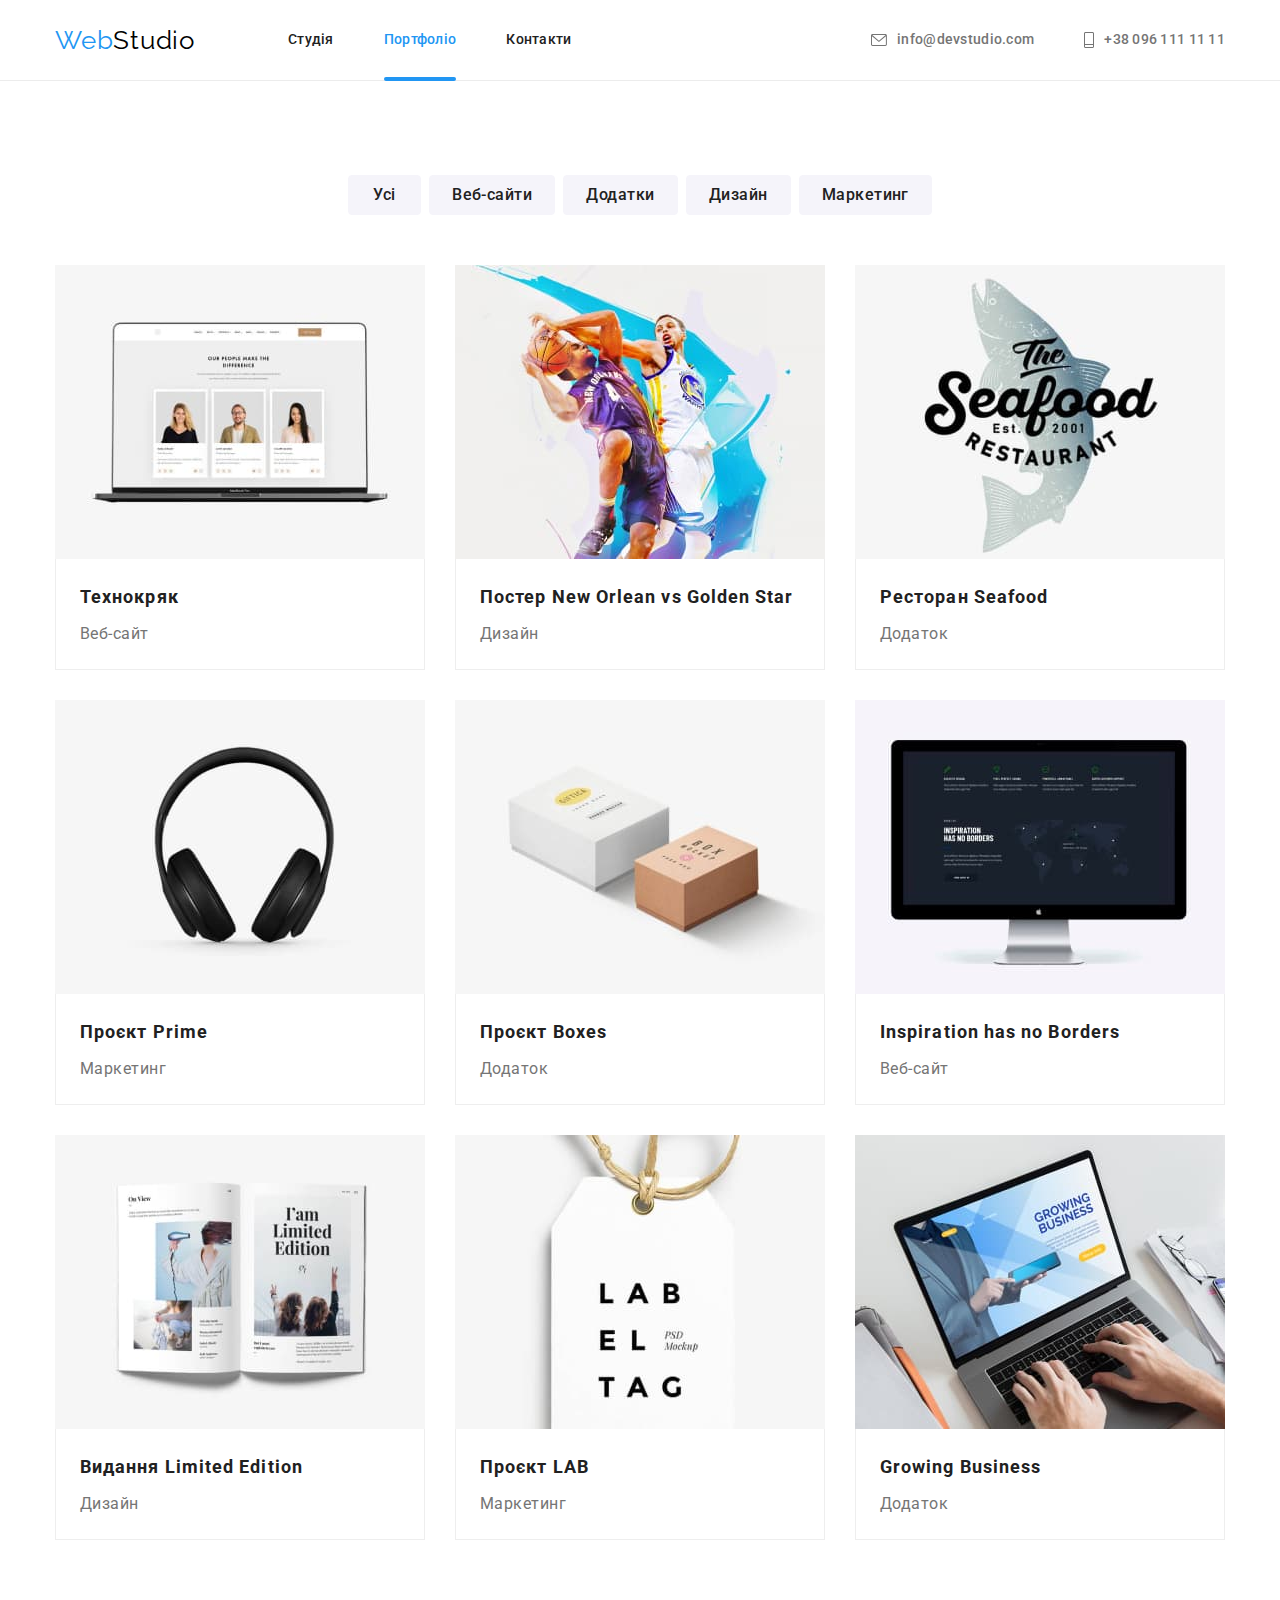
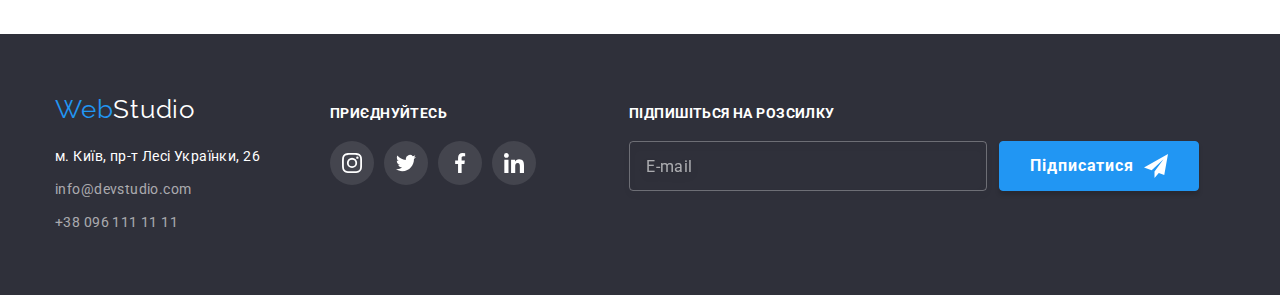
==== commit 39f833de: "Перероблює portfolio" ====
--- a/portfolio.html
+++ b/portfolio.html
@@ -19,8 +19,8 @@
                 <a href="./index.html" class="header__logo logo">Web<span class="header__logo--dark">Studio</span></a>
 
                 <ul class="nav__site">
-                    <li class="nav__item"><a href="./index.html" class="nav__link nav__link--item nav__link--current">Студія</a></li>
-                    <li class="nav__item"><a href="./portfolio.html" class="nav__link nav__link--link nav__link--item">Портфоліо</a></li>
+                    <li class="nav__item"><a href="./index.html" class="nav__link nav__link--link nav__link--item">Студія</a></li>
+                    <li class="nav__item"><a href="./portfolio.html" class="nav__link nav__link--link nav__link--item nav__link--current">Портфоліо</a></li>
                     <li class="nav__item"><a href="" class="nav__link nav__link--link nav__link--item">Контакти</a></li>
                 </ul>
             </nav>
@@ -198,36 +198,36 @@
     </main>
 
     <footer class="footer">
-        <div class="container footer-container">
-            <div class="footer-adress">
-                <div class="footer-link-logo">
-                    <a href="./index.html" class="logo">Web<span class="logo-footer">Studio</span></a>
+        <div class="container footer__container">
+            <div class="footer__address address">
+                <div class="footer__logo">
+                    <a href="./index.html" class="logo">Web<span class="footer__logo--light">Studio</span></a>
                 </div>
                 <address>
-                    <ul class="footer-list">
-                        <li class="footer-contact-list"><a href="https://goo.gl/maps/YPVBJkBedweZZXJN6" target="_blank"
-                                rel="noopener noreferrer nofollow" class="maps">м. Київ, пр-т Лесі Українки, 26 </a>
+                    <ul class="address__list">
+                        <li class="address__item"><a href="https://goo.gl/maps/YPVBJkBedweZZXJN6" target="_blank"
+                                rel="noopener noreferrer nofollow" class="address__maps">м. Київ, пр-т Лесі Українки, 26 </a>
                         </li>
-                        <li class="footer-contact-list"><a href="mailto:info@devstudio.com" target="_blank"
-                                rel="noopener noreferrer nofollow" class="contact">info@devstudio.com</a></li>
-                        <li class="footer-contact-list"><a href="tel:+380961111111" class="contact">+38 096 111 11
+                        <li class="address__item"><a href="mailto:info@devstudio.com" target="_blank"
+                                rel="noopener noreferrer nofollow" class="address__contact">info@devstudio.com</a></li>
+                        <li class="address__item"><a href="tel:+380961111111" class="address__contact">+38 096 111 11
                                 11</a></li>
                     </ul>
                 </address>
             </div>
 
-            <div class="footer-social">
-                <p class="footer-item">приєднуйтесь</p>
+            <div class="footer__social social">
+                <p class="social__text">приєднуйтесь</p>
             
-                <ul class="footer-social-list">
+                <ul class="social__list">
                     <li>
                         <a 
                         target="_blank" 
                         rel="noopener noreferrer nofollow"
                         href="https://www.instagram.com/" 
                         aria-label="instagram icon"
-                        class="footer-social-link">
-                            <svg class="footer-link-img" width="20" height="20">
+                        class="social__link">
+                            <svg class="social__img" width="20" height="20">
                                 <use href="images/icons.svg#icon-instagram"></use>
                             </svg>
                         </a>
@@ -238,8 +238,8 @@
                         rel="noopener noreferrer nofollow" 
                         href="https://twitter.com/"
                         aria-label="twitter icon" 
-                        class="footer-social-link">
-                            <svg class="social-link-img" width="20" height="20">
+                        class="social__link">
+                            <svg class="social__img" width="20" height="20">
                                 <use href="images/icons.svg#icon-twitter"></use>
                             </svg>
                         </a>
@@ -250,8 +250,8 @@
                         rel="noopener noreferrer nofollow"
                         href="https://www.facebook.com/" 
                         aria-label="facebook icon" 
-                        class="footer-social-link">
-                            <svg class="social-link-img" width="20" height="20">
+                        class="social__link">
+                            <svg class="social__img" width="20" height="20">
                                 <use href="images/icons.svg#icon-facebook"></use>
                             </svg>
                         </a>
@@ -262,8 +262,8 @@
                         rel="noopener noreferrer nofollow"
                         href="https://www.linkedin.com/" 
                         aria-label="linkedin icon" 
-                        class="footer-social-link">
-                            <svg class="footer-link-img" width="20" height="20">
+                        class="social__link">
+                            <svg class="social__img" width="20" height="20">
                                 <use href="images/icons.svg#icon-linkedin"></use>
                             </svg>
                         </a>
@@ -271,16 +271,16 @@
                 </ul>
             </div>
 
-            <div class="mail-footer">
-                <p class="footer-item">Підпишіться на розсилку</p>
+            <div class="footer__mail mail">
+                <p class="social__text">Підпишіться на розсилку</p>
                 <!-- <div class="footer-mail-form"> -->
-                    <form class="footer-mail-form" name="mail" autocomplete="on" novalidate>
-                        <label class="mail-footer-label" for="mail">
+                    <form class="mail__form" name="mail" autocomplete="on" novalidate>
+                        <label class="mail__label" for="mail">
                             <input type="email" name="email" placeholder="E-mail" id="mail">
                         </label>
-                        <button type="submit" class="btn-mail-send">
-                            <span class="text-send">Підписатися</span>
-                            <svg class="footer-pic-mail" width="24" height="24">
+                        <button type="submit" class="mail__btn">
+                            <span class="mail__text">Підписатися</span>
+                            <svg class="mail__pic" width="24" height="24">
                                 <use href="images/icons.svg#icon-send"></use>
                             </svg>
                         </button>
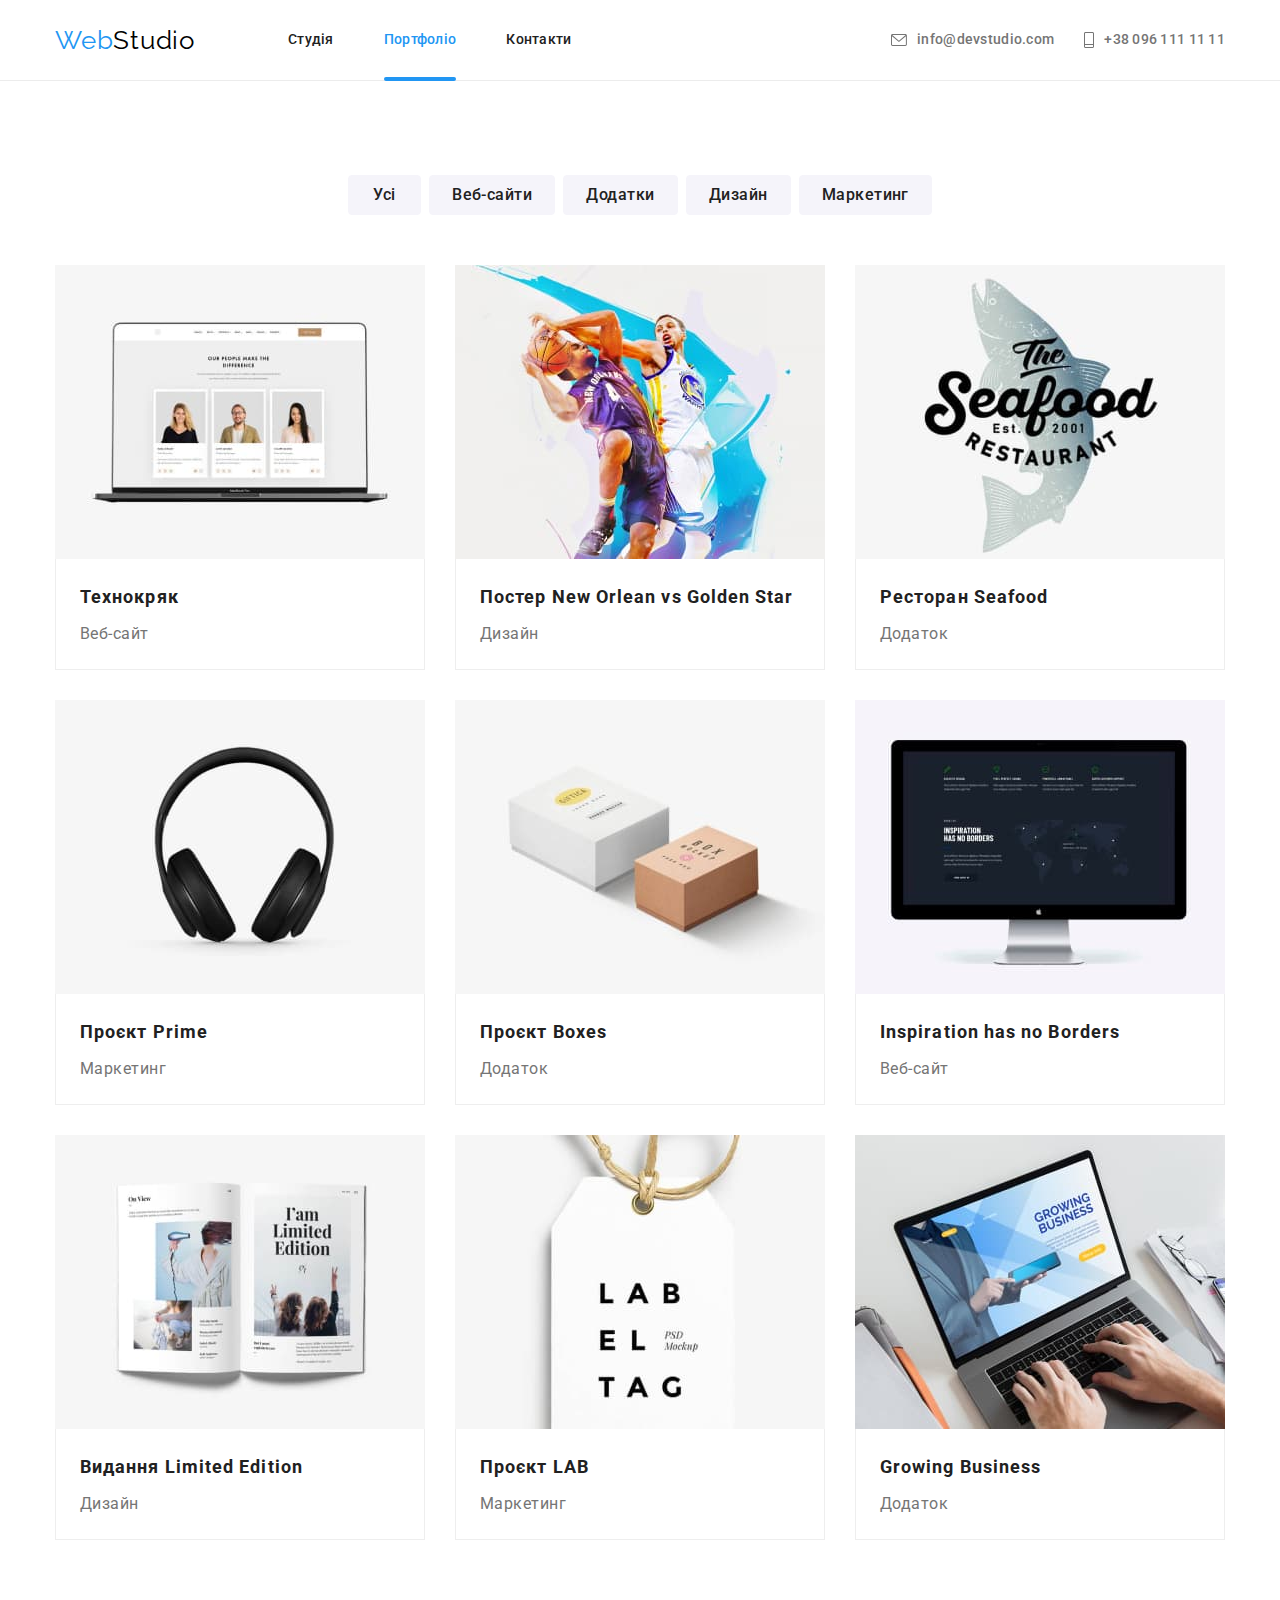
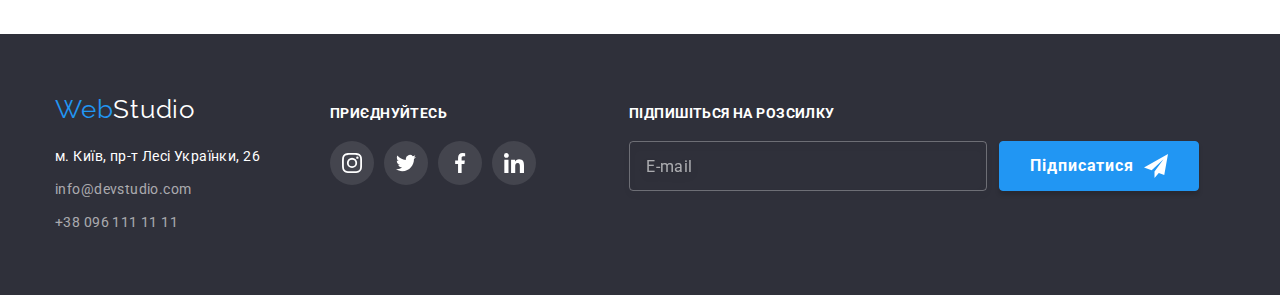
==== commit 7253e7c2: "Виправляє header" ====
--- a/portfolio.html
+++ b/portfolio.html
@@ -9,7 +9,7 @@
     rel="stylesheet">
     <link rel="stylesheet" href="https://cdnjs.cloudflare.com/ajax/libs/modern-normalize/1.1.0/modern-normalize.min.css">
     <link rel="stylesheet" href="./css/main.min.css">
-    <link rel="stylesheet" href="./css/styles.css">
+    
 </head>
 
 <body>
@@ -19,30 +19,30 @@
                 <a href="./index.html" class="header__logo logo">Web<span class="header__logo--dark">Studio</span></a>
 
                 <ul class="nav__site">
-                    <li class="nav__item"><a href="./index.html" class="nav__link nav__link--link nav__link--item">Студія</a></li>
-                    <li class="nav__item"><a href="./portfolio.html" class="nav__link nav__link--link nav__link--item nav__link--current">Портфоліо</a></li>
-                    <li class="nav__item"><a href="" class="nav__link nav__link--link nav__link--item">Контакти</a></li>
+                    <li class="nav__item"><a href="./index.html" class="nav__link nav__link--accent nav__link--item">Студія</a></li>
+                    <li class="nav__item"><a href="./portfolio.html" class="nav__link nav__link--item nav__link--current">Портфоліо</a></li>
+                    <li class="nav__item"><a href="" class="nav__link nav__link--accent nav__link--item">Контакти</a></li>
                 </ul>
             </nav>
 
-            <ul class="nav__site">
-                <li class="nav__item">
+            <ul class="contact__site">
+                <li class="contact__item">
                     <a 
                     target="_blank" 
                     rel="noopener noreferrer nofollow"
                     href="mailto:info@devstudio.com" 
-                    class="nav__link nav__link--link nav__contact">                       
-                            <svg class="nav__img" width="16" height="12">
+                    class="contact__link contact__link--accent contact__nav">                       
+                            <svg class="contact__img" width="16" height="12">
                                 <use href="./images/icons.svg#icon-mail"></use>
                             </svg>
                             info@devstudio.com                        
                     </a>
                 </li>
-                <li class="nav__item">
+                <li class="contact__item">
                     <a 
                     href="tel:+380961111111" 
-                    class="nav__link nav__link--link nav__contact">
-                            <svg class="nav__img" width="10" height="16">
+                    class="contact__link contact__link--accent contact__nav">
+                            <svg class="contact__img" width="10" height="16">
                                 <use href="./images/icons.svg#icon-tel"></use>
                             </svg>
                             +38 096 111 11 11
@@ -53,143 +53,143 @@
     </header>
 
     <main>
-        <section class="section section-pic">
-            <div class="container">
-            <h1 class="visually-hidden">Портфоліо</h1>
-            <ul class="btn-pointer">
-                <li class="btn-pointer-list"><button type="button" class="button-pic pointer">Усі</button></li>
-                <li class="btn-pointer-list"><button type="button" class="button-pic pointer">Веб-сайти</button></li>
-                <li class="btn-pointer-list"><button type="button" class="button-pic pointer">Додатки</button></li>
-                <li class="btn-pointer-list"><button type="button" class="button-pic pointer">Дизайн</button></li>
-                <li class="btn-pointer-list"><button type="button" class="button-pic pointer">Маркетинг</button></li>
+        <section class="section section__pic">
+            <div class="container pic__container">
+            <h1 class="visually__hidden">Портфоліо</h1>
+            <ul class="nav__btn">
+                <li class="nav__pointer"><button type="button" class="pic__btn pic__btn--pointer">Усі</button></li>
+                <li class="nav__pointer"><button type="button" class="pic__btn pic__btn--pointer">Веб-сайти</button></li>
+                <li class="nav__pointer"><button type="button" class="pic__btn pic__btn--pointer">Додатки</button></li>
+                <li class="nav__pointer"><button type="button" class="pic__btn pic__btn--pointer">Дизайн</button></li>
+                <li class="nav__pointer"><button type="button" class="pic__btn pic__btn--pointer">Маркетинг</button></li>
             </ul>
 
-            <ul class="pic-list">
-            <li class="pic-element">
-                    <a href="#" class="pic-element-link">
-                        <div class="pic-thumb">
+            <ul class="pic__list">
+            <li class="pic__element">
+                    <a href="#" class="pic__link">
+                        <div class="pic__thumb">
                             <img src="./images/portfolio1.jpg" alt="Технокряк" width="370">
-                            <div class="overlay">
-                                <p class="overlay-text-pic">
+                            <div class="pic__overlay overlay">
+                                <p class="overlay__text">
                                     Ресурс пропонує комплексні пропозиції з різним рівнем функціоналу та сервісів. Все це дозволить відвідувачу отримати вичерпні відомості про компанію чи приватну особу.
                                 </p>
                              </div></div>
-                        <div class="card-pic"><h2 class="pic-title">Технокряк</h2>
-                        <p class="pic-text">Веб-сайт</p></div>
+                        <div class="pic__card"><h2 class="pic__title">Технокряк</h2>
+                        <p class="pic__text">Веб-сайт</p></div>
                     </a>
                   
             </li>
-            <li class="pic-element">
-                <a href="#" class="pic-element-link">
+            <li class="pic__element">
+                <a href="#" class="pic__link">
                     
-                    <div class="pic-thumb">
+                    <div class="pic__thumb">
                         <img src="./images/portfolio2.jpg" alt="Постер New Orlean vs Golden Star" width="370">
-                        <div class="overlay">
-                                <p class="overlay-text-pic">
-                                    Ресурс пропонує комплексні пропозиції з різним рівнем функціоналу та сервісів. Все це дозволить відвідувачу отримати вичерпні відомості про компанію чи приватну особу.
-                                </p>
-                        </div>
-                    </div>
-                    <div class="card-pic"><h2 class="pic-title">Постер New Orlean vs Golden Star</h2>
-                    <p class="pic-text">Дизайн</p></div>
-                </a>
-            </li>
-            <li class="pic-element">
-                <a href="#" class="pic-element-link">
-                    <div class="pic-thumb">
+                        <div class="pic__overlay overlay">
+                                <p class="overlay__text">
+                                    Ресурс пропонує комплексні пропозиції з різним рівнем функціоналу та сервісів. Все це дозволить відвідувачу отримати вичерпні відомості про компанію чи приватну особу.
+                                </p>
+                        </div>
+                    </div>
+                    <div class="pic__card"><h2 class="pic__title">Постер New Orlean vs Golden Star</h2>
+                    <p class="pic__text">Дизайн</p></div>
+                </a>
+            </li>
+            <li class="pic__element">
+                <a href="#" class="pic__link">
+                    <div class="pic__thumb">
                         <img src="./images/portfolio3.jpg" alt="Ресторан Seafood" width="370">
-                        <div class="overlay">
-                                <p class="overlay-text-pic">
-                                    Ресурс пропонує комплексні пропозиції з різним рівнем функціоналу та сервісів. Все це дозволить відвідувачу отримати вичерпні відомості про компанію чи приватну особу.
-                                </p>
-                        </div>
-                    </div>
-                    <div class="card-pic"><h2 class="pic-title">Ресторан Seafood</h2>
-                    <p class="pic-text">Додаток</p></div>
-                </a>
-            </li>
-            <li class="pic-element">
-                <a href="#" class="pic-element-link">
-                    <div class="pic-thumb">
+                        <div class="pic__overlay overlay">
+                                <p class="overlay__text">
+                                    Ресурс пропонує комплексні пропозиції з різним рівнем функціоналу та сервісів. Все це дозволить відвідувачу отримати вичерпні відомості про компанію чи приватну особу.
+                                </p>
+                        </div>
+                    </div>
+                    <div class="pic__card"><h2 class="pic__title">Ресторан Seafood</h2>
+                    <p class="pic__text">Додаток</p></div>
+                </a>
+            </li>
+            <li class="pic__element">
+                <a href="#" class="pic__link">
+                    <div class="pic__thumb">
                         <img src="./images/portfolio4.jpg" alt="Проєкт Prime" width="370">
-                        <div class="overlay">
-                                <p class="overlay-text-pic">
-                                    Ресурс пропонує комплексні пропозиції з різним рівнем функціоналу та сервісів. Все це дозволить відвідувачу отримати вичерпні відомості про компанію чи приватну особу.
-                                </p>
-                        </div>
-                    </div>
-                    <div class="card-pic"><h2 class="pic-title">Проєкт Prime</h2>
-                    <p class="pic-text">Маркетинг</p></div>
-                </a>
-            </li>
-            <li class="pic-element">
-                <a href="#" class="pic-element-link">
-                    <div class="pic-thumb">
+                        <div class="pic__overlay overlay">
+                                <p class="overlay__text">
+                                    Ресурс пропонує комплексні пропозиції з різним рівнем функціоналу та сервісів. Все це дозволить відвідувачу отримати вичерпні відомості про компанію чи приватну особу.
+                                </p>
+                        </div>
+                    </div>
+                    <div class="pic__card"><h2 class="pic__title">Проєкт Prime</h2>
+                    <p class="pic__text">Маркетинг</p></div>
+                </a>
+            </li>
+            <li class="pic__element">
+                <a href="#" class="pic__link">
+                    <div class="pic__thumb">
                         <img src="./images/portfolio5.jpg" alt="Проєкт Boxes" width="370">
-                        <div class="overlay">
-                                <p class="overlay-text-pic">
-                                    Ресурс пропонує комплексні пропозиції з різним рівнем функціоналу та сервісів. Все це дозволить відвідувачу отримати вичерпні відомості про компанію чи приватну особу.
-                                </p>
-                        </div>
-                    </div>
-                    <div class="card-pic"><h2 class="pic-title">Проєкт Boxes</h2>
-                    <p class="pic-text">Додаток</p></div>
-                </a>
-            </li>
-            <li class="pic-element">
-                <a href="#" class="pic-element-link">
-                    <div class="pic-thumb">
+                        <div class="pic__overlay overlay">
+                                <p class="overlay__text">
+                                    Ресурс пропонує комплексні пропозиції з різним рівнем функціоналу та сервісів. Все це дозволить відвідувачу отримати вичерпні відомості про компанію чи приватну особу.
+                                </p>
+                        </div>
+                    </div>
+                    <div class="pic__card"><h2 class="pic__title">Проєкт Boxes</h2>
+                    <p class="pic__text">Додаток</p></div>
+                </a>
+            </li>
+            <li class="pic__element">
+                <a href="#" class="pic__link">
+                    <div class="pic__thumb">
                         <img src="./images/portfolio6.jpg" alt="Inspiration has no Borders" width="370">
-                        <div class="overlay">
-                                <p class="overlay-text-pic">
-                                    Ресурс пропонує комплексні пропозиції з різним рівнем функціоналу та сервісів. Все це дозволить відвідувачу отримати вичерпні відомості про компанію чи приватну особу.
-                                </p>
-                        </div>
-                    </div>
-                    <div class="card-pic"><h2 class="pic-title">Inspiration has no Borders</h2>
-                    <p class="pic-text">Веб-сайт</p></div>
-                </a>
-            </li>
-            <li class="pic-element">
-                <a href="#" class="pic-element-link">
-                    <div class="pic-thumb">
+                        <div class="pic__overlay overlay">
+                                <p class="overlay__text">
+                                    Ресурс пропонує комплексні пропозиції з різним рівнем функціоналу та сервісів. Все це дозволить відвідувачу отримати вичерпні відомості про компанію чи приватну особу.
+                                </p>
+                        </div>
+                    </div>
+                    <div class="pic__card"><h2 class="pic__title">Inspiration has no Borders</h2>
+                    <p class="pic__text">Веб-сайт</p></div>
+                </a>
+            </li>
+            <li class="pic__element">
+                <a href="#" class="pic__link">
+                    <div class="pic__thumb">
                         <img src="./images/portfolio7.jpg" alt="Видання Limited Edition" width="370">
-                        <div class="overlay">
-                                <p class="overlay-text-pic">
-                                    Ресурс пропонує комплексні пропозиції з різним рівнем функціоналу та сервісів. Все це дозволить відвідувачу отримати вичерпні відомості про компанію чи приватну особу.
-                                </p>
-                        </div>
-                    </div>
-                    <div class="card-pic"><h2 class="pic-title">Видання Limited Edition</h2>
-                    <p class="pic-text">Дизайн</p></div>
-                </a>
-            </li>
-            <li class="pic-element">
-                <a href="#" class="pic-element-link">
-                    <div class="pic-thumb">
+                        <div class="pic__overlay overlay">
+                                <p class="overlay__text">
+                                    Ресурс пропонує комплексні пропозиції з різним рівнем функціоналу та сервісів. Все це дозволить відвідувачу отримати вичерпні відомості про компанію чи приватну особу.
+                                </p>
+                        </div>
+                    </div>
+                    <div class="pic__card"><h2 class="pic__title">Видання Limited Edition</h2>
+                    <p class="pic__text">Дизайн</p></div>
+                </a>
+            </li>
+            <li class="pic__element">
+                <a href="#" class="pic__link">
+                    <div class="pic__thumb">
                         <img src="./images/portfolio8.jpg" alt="Проєкт LAB" width="370">
-                        <div class="overlay">
-                                <p class="overlay-text-pic">
-                                    Ресурс пропонує комплексні пропозиції з різним рівнем функціоналу та сервісів. Все це дозволить відвідувачу отримати вичерпні відомості про компанію чи приватну особу.
-                                </p>
-                        </div>
-                    </div>
-                    <div class="card-pic"><h2 class="pic-title">Проєкт LAB</h2>
-                    <p class="pic-text">Маркетинг</p></div>
-                </a>
-            </li>
-            <li class="pic-element">
-                <a href="#" class="pic-element-link">
-                    <div class="pic-thumb">
+                        <div class="pic__overlay overlay">
+                                <p class="overlay__text">
+                                    Ресурс пропонує комплексні пропозиції з різним рівнем функціоналу та сервісів. Все це дозволить відвідувачу отримати вичерпні відомості про компанію чи приватну особу.
+                                </p>
+                        </div>
+                    </div>
+                    <div class="pic__card"><h2 class="pic__title">Проєкт LAB</h2>
+                    <p class="pic__text">Маркетинг</p></div>
+                </a>
+            </li>
+            <li class="pic__element">
+                <a href="#" class="pic__link">
+                    <div class="pic__thumb">
                         <img src="./images/portfolio9.jpg" alt="Growing Business" width="370">
-                        <div class="overlay">
-                                <p class="overlay-text-pic">
-                                    Ресурс пропонує комплексні пропозиції з різним рівнем функціоналу та сервісів. Все це дозволить відвідувачу отримати вичерпні відомості про компанію чи приватну особу.
-                                </p>
-                        </div>
-                    </div>
-                    <div class="card-pic"><h2 class="pic-title">Growing Business</h2>
-                    <p class="pic-text">Додаток</p></div>
+                        <div class="pic__overlay overlay">
+                                <p class="overlay__text">
+                                    Ресурс пропонує комплексні пропозиції з різним рівнем функціоналу та сервісів. Все це дозволить відвідувачу отримати вичерпні відомості про компанію чи приватну особу.
+                                </p>
+                        </div>
+                    </div>
+                    <div class="pic__card"><h2 class="pic__title">Growing Business</h2>
+                    <p class="pic__text">Додаток</p></div>
                 </a>
             </li>
             </ul>
--- a/css/main.min.css
+++ b/css/main.min.css
@@ -1 +1 @@
-:root{--hero-text-color: #FFFFFF;--primary-text-color: #757575;--title-text-color: #212121;--accent-color: #2196F3;--secondary-bgd-color: #F5F4FA;--header-footer-color: #2F303A;--contacts-white-color: rgba(255, 255, 255, 0.6);--borler-portfolio-pic: #EEEEEE;--border-heder: #ECECEC;--new-bgd-hero: #C4C4C4;--hover-trans: 250ms cubic-bezier(0.4, 0, 0.2, 1)}.visually-hidden{position:absolute;width:1px;height:1px;margin:-1px;border:0;padding:0;white-space:nowrap;-webkit-clip-path:inset(100%);clip-path:inset(100%);clip:rect(0 0 0 0);overflow:hidden}html{-webkit-box-sizing:border-box;box-sizing:border-box}*,*::before,*::after{-webkit-box-sizing:inherit;box-sizing:inherit}img{display:block;max-width:100%;height:auto}body{margin-right:auto;margin-left:auto;margin-top:0;margin-bottom:0;background-color:var(--hero-text-color);color:var(--primary-text-color);font-family:Roboto,sans-serif}.container{width:1200px;padding-left:15px;padding-right:15px;margin-left:auto;margin-right:auto}h1,h2,h3,h4,h5,h6,p{margin:0}ul{margin:0;padding:0;list-style:none}.header{border-bottom:1px solid var(--border-heder)}.header__container{display:-webkit-box;display:-ms-flexbox;display:flex}.logo{color:var(--accent-color);font-family:Raleway,sans-serif;font-size:26px;line-height:1.19;letter-spacing:.03em;text-decoration:none}.header__logo{margin-right:93px}.header__logo--dark{color:#000}.footer__logo--light{color:var(--hero-text-color)}.header__nav{display:-webkit-box;display:-ms-flexbox;display:flex;-webkit-box-align:center;-ms-flex-align:center;align-items:center}.nav__site{display:-webkit-box;display:-ms-flexbox;display:flex;margin-left:auto;-webkit-box-align:center;-ms-flex-align:center;align-items:center}.nav__link--item{font-weight:500;font-size:14px;line-height:1.14;letter-spacing:.02em}.nav__site .nav__contact{color:var(--primary-text-color);font-weight:500;font-size:14px;line-height:1.14;letter-spacing:.02em}.nav__site a{color:var(--title-text-color);text-decoration:none}.nav__link--link{-webkit-transition:color var(--hover-trans);transition:color var(--hover-trans)}.nav__link--link:hover,.nav__link--link:focus{color:var(--accent-color)}.nav__item:not(:last-child){margin-right:50px}.nav__link{position:relative;display:-webkit-box;display:-ms-flexbox;display:flex;-webkit-box-align:center;-ms-flex-align:center;align-items:center;-webkit-box-pack:center;-ms-flex-pack:center;justify-content:center;padding-top:32px;padding-bottom:32px}.nav__site .nav__link--current{color:var(--accent-color)}.nav__link--current::after{position:absolute;bottom:-1px;left:0;content:"";display:block;width:100%;height:4px;border-radius:2px;background-color:var(--accent-color)}.nav__img{fill:currentColor;margin-right:10px}.hero{background-color:var(--new-bgd-hero);text-align:center;background-image:-webkit-gradient(linear, left top, left bottom, from(rgba(47, 48, 58, 0.4)), to(rgba(47, 48, 58, 0.4))),url(../images/hero/hero.jpg);background-image:linear-gradient(rgba(47, 48, 58, 0.4), rgba(47, 48, 58, 0.4)),url(../images/hero/hero.jpg);background-repeat:no-repeat;max-width:1600px;margin-left:auto;margin-right:auto;background-size:cover;background-position:center}.hero__container{padding-top:200px;padding-bottom:200px}.hero__title{margin-top:0;margin-bottom:30px;max-width:696px;margin-right:auto;margin-left:auto;color:var(--hero-text-color);font-weight:900;font-size:44px;line-height:1.36;letter-spacing:.06em;text-transform:uppercase}.hero__button{min-width:216px;min-height:50px;text-align:center;-webkit-box-shadow:0px 4px 4px rgba(0,0,0,.15);box-shadow:0px 4px 4px rgba(0,0,0,.15);border-radius:4px;border-color:rgba(0,0,0,0);padding:11px 32px;color:var(--hero-text-color);background-color:var(--accent-color);font-family:inherit;font-weight:700;font-size:16px;line-height:1.88;-webkit-box-align:center;-ms-flex-align:center;align-items:center;letter-spacing:.06em;-webkit-transition:background-color var(--hover-trans);transition:background-color var(--hover-trans)}.hero__button:hover,.hero__button:focus{background-color:#188ce8;color:var(--hero-text-color)}.section{padding-top:94px;padding-bottom:94px}.section__title{color:var(--title-text-color);font-weight:700;font-size:36px;line-height:1.16;text-align:center;letter-spacing:.03em;margin-bottom:50px}.feature{padding-bottom:0}.feature__list{display:-webkit-box;display:-ms-flexbox;display:flex;-ms-flex-wrap:wrap;flex-wrap:wrap;gap:30px}.feature__item{-ms-flex-preferred-size:calc((100% - 90px)/4);flex-basis:calc((100% - 90px)/4)}.feature__img{display:-webkit-box;display:-ms-flexbox;display:flex;-webkit-box-align:center;-ms-flex-align:center;align-items:center;-webkit-box-pack:center;-ms-flex-pack:center;justify-content:center;width:270px;height:120px;background-color:#f5f4fa;border-radius:4px;margin-bottom:30px}.feature__titel{margin-bottom:10px;color:var(--title-text-color);font-weight:700;font-size:14px;line-height:1.14;letter-spacing:.03em;text-transform:uppercase}.feature__text{font-size:14px;line-height:1.71;letter-spacing:.03em}.work .section__title{min-width:366px;text-align:center;margin-right:auto;margin-left:auto}.work__list{display:-webkit-box;display:-ms-flexbox;display:flex;gap:30px}.work__wrapper-img{position:relative}.work__overlay-box{position:absolute;bottom:0;width:100%;background-color:rgba(47,48,58,.8)}.work__overlay-text{color:var(--hero-text-color);padding-top:27px;padding-bottom:27px;font-weight:700;font-size:14px;line-height:16px;text-align:center;letter-spacing:.03em;text-transform:uppercase}.team{background-color:var(--secondary-bgd-color)}.team .section__title{text-align:center;margin-right:auto;margin-left:auto}.team__list{display:-webkit-box;display:-ms-flexbox;display:flex;-ms-flex-wrap:wrap;flex-wrap:wrap;gap:30px;-webkit-box-pack:justify;-ms-flex-pack:justify;justify-content:space-between}.team__item{background-color:var(--hero-text-color);display:block;width:270px;-webkit-box-shadow:0px 1px 3px rgba(0,0,0,.12),0px 1px 1px rgba(0,0,0,.14),0px 2px 1px rgba(0,0,0,.2);box-shadow:0px 1px 3px rgba(0,0,0,.12),0px 1px 1px rgba(0,0,0,.14),0px 2px 1px rgba(0,0,0,.2);border-radius:0px 0px 4px 4px}.team__img{display:block;width:270px}.employee{-ms-flex-preferred-size:calc((100% - 90px)/4);flex-basis:calc((100% - 90px)/4)}.employee{padding-top:30px;padding-bottom:30px;border-top:none}.employee__name{color:var(--title-text-color);font-weight:500;font-size:16px;line-height:1.19;text-align:center;letter-spacing:.03em}.employee__name{margin-bottom:10px}.employee__position{font-size:16px;line-height:1.19;text-align:center;letter-spacing:.03em}.employee__social{display:-webkit-box;display:-ms-flexbox;display:flex;-webkit-box-align:center;-ms-flex-align:center;align-items:center;-webkit-box-pack:center;-ms-flex-pack:center;justify-content:center;gap:10px;margin-top:16px}.employee__link{display:-webkit-box;display:-ms-flexbox;display:flex;-webkit-box-align:center;-ms-flex-align:center;align-items:center;-webkit-box-pack:center;-ms-flex-pack:center;justify-content:center;width:44px;height:44px;color:#afb1b8;background-color:#fff;border-radius:50%;-webkit-transition:color var(--hover-trans),background-color var(--hover-trans);transition:color var(--hover-trans),background-color var(--hover-trans)}.employee__link:hover,.employee__link:focus{color:#fff;background-color:#2196f3}.employee .social__img{fill:currentColor}.clients__list{display:-webkit-box;display:-ms-flexbox;display:flex;-webkit-box-align:center;-ms-flex-align:center;align-items:center;-webkit-box-pack:center;-ms-flex-pack:center;justify-content:center;gap:30px;margin-bottom:0}.clients__link{display:-webkit-box;display:-ms-flexbox;display:flex;-webkit-box-align:center;-ms-flex-align:center;align-items:center;-webkit-box-pack:center;-ms-flex-pack:center;justify-content:center;width:170px;height:92px;color:#afb1b8;border:1px solid #afb1b8;border-radius:4px;-webkit-transition:color var(--hover-trans),border-color var(--hover-trans);transition:color var(--hover-trans),border-color var(--hover-trans)}.clients__link:hover,.clients__link:focus{color:#2196f3;border-color:#2196f3}.clients__logo{fill:currentColor}.footer{background-color:var(--header-footer-color);padding-top:60px;padding-bottom:60px}.footer__container{display:-webkit-box;display:-ms-flexbox;display:flex;-webkit-box-align:baseline;-ms-flex-align:baseline;align-items:baseline}.footer__address{margin-right:70px}.address__item:not(:last-child){margin-bottom:9px}.address__maps{color:var(--hero-text-color);font-size:14px;line-height:1.71;letter-spacing:.03em;text-decoration:none;font-style:normal;-webkit-transition:color var(--hover-trans);transition:color var(--hover-trans)}.address__maps:hover,.address__maps:focus{color:var(--accent-color)}.address__contact{color:var(--contacts-white-color);font-size:14px;line-height:1.71;letter-spacing:.03em;text-decoration:none;font-style:normal;-webkit-transition:color var(--hover-trans);transition:color var(--hover-trans)}.address__contact:hover,.address__contact:focus{color:var(--accent-color)}.footer__logo{margin-bottom:20px}.footer a{margin-right:0}.footer__social{margin-right:93px}.social__text{color:#fff;font-weight:700;font-size:14px;line-height:16px;letter-spacing:.03em;text-transform:uppercase;margin-bottom:20px}.social__list{display:-webkit-box;display:-ms-flexbox;display:flex;-webkit-box-align:center;-ms-flex-align:center;align-items:center;-webkit-box-pack:center;-ms-flex-pack:center;justify-content:center;gap:10px}.social__link{display:-webkit-box;display:-ms-flexbox;display:flex;-webkit-box-align:center;-ms-flex-align:center;align-items:center;-webkit-box-pack:center;-ms-flex-pack:center;justify-content:center;width:44px;height:44px;color:#fff;background-color:rgba(255,255,255,.1);border-radius:50%;-webkit-transition:color var(--hover-trans),background-color var(--hover-trans);transition:color var(--hover-trans),background-color var(--hover-trans)}.social__img{fill:currentColor}.social__link:hover,.social__link:focus{color:#fff;background-color:#2196f3}.mail__form{display:-webkit-box;display:-ms-flexbox;display:flex}.mail__label{margin-right:12px}.mail__label input{padding-top:15px;padding-bottom:15px;padding-left:16px;width:358px;height:50px;background-color:inherit;border:1px solid rgba(255,255,255,.3);-webkit-filter:drop-shadow(0px 4px 4px rgba(0, 0, 0, 0.15));filter:drop-shadow(0px 4px 4px rgba(0, 0, 0, 0.15));border-radius:4px;outline:rgba(0,0,0,0);color:var(--hero-text-color)}.mail__label input::-webkit-input-placeholder{color:rgba(255,255,255,.6);margin-right:12px;font-weight:400;font-size:16px;line-height:20px;letter-spacing:.03em}.mail__label input::-moz-placeholder{color:rgba(255,255,255,.6);margin-right:12px;font-weight:400;font-size:16px;line-height:20px;letter-spacing:.03em}.mail__label input:-ms-input-placeholder{color:rgba(255,255,255,.6);margin-right:12px;font-weight:400;font-size:16px;line-height:20px;letter-spacing:.03em}.mail__label input::-ms-input-placeholder{color:rgba(255,255,255,.6);margin-right:12px;font-weight:400;font-size:16px;line-height:20px;letter-spacing:.03em}.mail__label input::placeholder{color:rgba(255,255,255,.6);margin-right:12px;font-weight:400;font-size:16px;line-height:20px;letter-spacing:.03em}.mail__btn{display:-webkit-box;display:-ms-flexbox;display:flex;-webkit-box-align:center;-ms-flex-align:center;align-items:center;-webkit-box-pack:center;-ms-flex-pack:center;justify-content:center;min-width:200px;min-height:50px;font-weight:700;font-size:16px;line-height:30px;letter-spacing:.06em;color:var(--hero-text-color);background:var(--accent-color);-webkit-box-shadow:0px 4px 4px rgba(0,0,0,.15);box-shadow:0px 4px 4px rgba(0,0,0,.15);border-radius:4px;border:1px solid var(--accent-color);cursor:pointer}.mail__text{margin-right:10px}/*# sourceMappingURL=main.min.css.map */+:root{--hero-text-color: #FFFFFF;--primary-text-color: #757575;--title-text-color: #212121;--accent-color: #2196F3;--secondary-bgd-color: #F5F4FA;--header-footer-color: #2F303A;--contacts-white-color: rgba(255, 255, 255, 0.6);--borler-portfolio-pic: #EEEEEE;--border-heder: #ECECEC;--new-bgd-hero: #C4C4C4;--hover-trans: 250ms cubic-bezier(0.4, 0, 0.2, 1)}.visually__hidden{position:absolute;width:1px;height:1px;margin:-1px;border:0;padding:0;white-space:nowrap;-webkit-clip-path:inset(100%);clip-path:inset(100%);clip:rect(0 0 0 0);overflow:hidden}html{-webkit-box-sizing:border-box;box-sizing:border-box}*,*::before,*::after{-webkit-box-sizing:inherit;box-sizing:inherit}img{display:block;max-width:100%;height:auto}body{margin-right:auto;margin-left:auto;margin-top:0;margin-bottom:0;background-color:var(--hero-text-color);color:var(--primary-text-color);font-family:Roboto,sans-serif}.container{width:1200px;padding-left:15px;padding-right:15px;margin-left:auto;margin-right:auto}h1,h2,h3,h4,h5,h6,p{margin:0}ul{margin:0;padding:0;list-style:none}.header{border-bottom:1px solid var(--border-heder)}.header__container{display:-webkit-box;display:-ms-flexbox;display:flex}.logo{color:var(--accent-color);font-family:Raleway,sans-serif;font-size:26px;line-height:1.19;letter-spacing:.03em;text-decoration:none}.header__logo{margin-right:93px}.header__logo--dark{color:#000}.footer__logo--light{color:var(--hero-text-color)}.header__nav{display:-webkit-box;display:-ms-flexbox;display:flex;-webkit-box-align:center;-ms-flex-align:center;align-items:center}.nav__site{display:-webkit-box;display:-ms-flexbox;display:flex;margin-left:auto;-webkit-box-align:center;-ms-flex-align:center;align-items:center}.nav__link--item{font-weight:500;font-size:14px;line-height:1.14;letter-spacing:.02em}.nav__site .nav__contact{color:var(--primary-text-color);font-weight:500;font-size:14px;line-height:1.14;letter-spacing:.02em}.nav__site a{color:var(--title-text-color);text-decoration:none}.nav__link--accent{-webkit-transition:color var(--hover-trans);transition:color var(--hover-trans)}.nav__link--accent:hover,.nav__link--accent:focus{color:var(--accent-color)}.nav__item:not(:last-child){margin-right:50px}.nav__link{position:relative;display:-webkit-box;display:-ms-flexbox;display:flex;-webkit-box-align:center;-ms-flex-align:center;align-items:center;-webkit-box-pack:center;-ms-flex-pack:center;justify-content:center;padding-top:32px;padding-bottom:32px}.nav__site .nav__link--current{color:var(--accent-color)}.nav__link--current::after{position:absolute;bottom:-1px;left:0;content:"";display:block;width:100%;height:4px;border-radius:2px;background-color:var(--accent-color)}.nav__img{fill:currentColor;margin-right:10px}.contact__site{display:-webkit-box;display:-ms-flexbox;display:flex;margin-left:auto;-webkit-box-align:center;-ms-flex-align:center;align-items:center}.contact__site .contact__nav{color:var(--primary-text-color);font-weight:500;font-size:14px;line-height:1.14;letter-spacing:.02em}.contact__site a{color:var(--title-text-color);text-decoration:none}.contact__img{fill:currentColor;margin-right:10px}.contact__link{position:relative;display:-webkit-box;display:-ms-flexbox;display:flex;-webkit-box-align:center;-ms-flex-align:center;align-items:center;-webkit-box-pack:center;-ms-flex-pack:center;justify-content:center;padding-top:32px;padding-bottom:32px}.contact__link--accent{-webkit-transition:color var(--hover-trans);transition:color var(--hover-trans)}.contact__link--accent:hover,.contact__link--accent:focus{color:var(--accent-color)}.contact__item:not(:last-child){margin-right:30px}.hero{background-color:var(--new-bgd-hero);text-align:center;background-image:-webkit-gradient(linear, left top, left bottom, from(rgba(47, 48, 58, 0.4)), to(rgba(47, 48, 58, 0.4))),url(../images/hero/hero.jpg);background-image:linear-gradient(rgba(47, 48, 58, 0.4), rgba(47, 48, 58, 0.4)),url(../images/hero/hero.jpg);background-repeat:no-repeat;max-width:1600px;margin-left:auto;margin-right:auto;background-size:cover;background-position:center}.hero__container{padding-top:200px;padding-bottom:200px}.hero__title{margin-top:0;margin-bottom:30px;max-width:696px;margin-right:auto;margin-left:auto;color:var(--hero-text-color);font-weight:900;font-size:44px;line-height:1.36;letter-spacing:.06em;text-transform:uppercase}.hero__button{min-width:216px;min-height:50px;text-align:center;-webkit-box-shadow:0px 4px 4px rgba(0,0,0,.15);box-shadow:0px 4px 4px rgba(0,0,0,.15);border-radius:4px;border-color:rgba(0,0,0,0);padding:11px 32px;color:var(--hero-text-color);background-color:var(--accent-color);font-family:inherit;font-weight:700;font-size:16px;line-height:1.88;-webkit-box-align:center;-ms-flex-align:center;align-items:center;letter-spacing:.06em;-webkit-transition:background-color var(--hover-trans);transition:background-color var(--hover-trans);cursor:pointer}.hero__button:hover,.hero__button:focus{background-color:#188ce8;color:var(--hero-text-color)}.section{padding-top:94px;padding-bottom:94px}.section__title{color:var(--title-text-color);font-weight:700;font-size:36px;line-height:1.16;text-align:center;letter-spacing:.03em;margin-bottom:50px}.feature{padding-bottom:0}.feature__list{display:-webkit-box;display:-ms-flexbox;display:flex;-ms-flex-wrap:wrap;flex-wrap:wrap;gap:30px}.feature__item{-ms-flex-preferred-size:calc((100% - 90px)/4);flex-basis:calc((100% - 90px)/4)}.feature__img{display:-webkit-box;display:-ms-flexbox;display:flex;-webkit-box-align:center;-ms-flex-align:center;align-items:center;-webkit-box-pack:center;-ms-flex-pack:center;justify-content:center;width:270px;height:120px;background-color:#f5f4fa;border-radius:4px;margin-bottom:30px}.feature__titel{margin-bottom:10px;color:var(--title-text-color);font-weight:700;font-size:14px;line-height:1.14;letter-spacing:.03em;text-transform:uppercase}.feature__text{font-size:14px;line-height:1.71;letter-spacing:.03em}.work .section__title{min-width:366px;text-align:center;margin-right:auto;margin-left:auto}.work__list{display:-webkit-box;display:-ms-flexbox;display:flex;gap:30px}.work__wrapper-img{position:relative}.work__overlay-box{position:absolute;bottom:0;width:100%;background-color:rgba(47,48,58,.8)}.work__overlay-text{color:var(--hero-text-color);padding-top:27px;padding-bottom:27px;font-weight:700;font-size:14px;line-height:16px;text-align:center;letter-spacing:.03em;text-transform:uppercase}.team{background-color:var(--secondary-bgd-color)}.team .section__title{text-align:center;margin-right:auto;margin-left:auto}.team__list{display:-webkit-box;display:-ms-flexbox;display:flex;-ms-flex-wrap:wrap;flex-wrap:wrap;gap:30px;-webkit-box-pack:justify;-ms-flex-pack:justify;justify-content:space-between}.team__item{background-color:var(--hero-text-color);display:block;width:270px;-webkit-box-shadow:0px 1px 3px rgba(0,0,0,.12),0px 1px 1px rgba(0,0,0,.14),0px 2px 1px rgba(0,0,0,.2);box-shadow:0px 1px 3px rgba(0,0,0,.12),0px 1px 1px rgba(0,0,0,.14),0px 2px 1px rgba(0,0,0,.2);border-radius:0px 0px 4px 4px}.team__img{display:block;width:270px}.employee{-ms-flex-preferred-size:calc((100% - 90px)/4);flex-basis:calc((100% - 90px)/4)}.employee{padding-top:30px;padding-bottom:30px;border-top:none}.employee__name{color:var(--title-text-color);font-weight:500;font-size:16px;line-height:1.19;text-align:center;letter-spacing:.03em}.employee__name{margin-bottom:10px}.employee__position{font-size:16px;line-height:1.19;text-align:center;letter-spacing:.03em}.employee__social{display:-webkit-box;display:-ms-flexbox;display:flex;-webkit-box-align:center;-ms-flex-align:center;align-items:center;-webkit-box-pack:center;-ms-flex-pack:center;justify-content:center;gap:10px;margin-top:16px}.employee__link{display:-webkit-box;display:-ms-flexbox;display:flex;-webkit-box-align:center;-ms-flex-align:center;align-items:center;-webkit-box-pack:center;-ms-flex-pack:center;justify-content:center;width:44px;height:44px;color:#afb1b8;background-color:#fff;border-radius:50%;-webkit-transition:color var(--hover-trans),background-color var(--hover-trans);transition:color var(--hover-trans),background-color var(--hover-trans)}.employee__link:hover,.employee__link:focus{color:#fff;background-color:#2196f3}.employee .social__img{fill:currentColor}.clients__list{display:-webkit-box;display:-ms-flexbox;display:flex;-webkit-box-align:center;-ms-flex-align:center;align-items:center;-webkit-box-pack:center;-ms-flex-pack:center;justify-content:center;gap:30px;margin-bottom:0}.clients__link{display:-webkit-box;display:-ms-flexbox;display:flex;-webkit-box-align:center;-ms-flex-align:center;align-items:center;-webkit-box-pack:center;-ms-flex-pack:center;justify-content:center;width:170px;height:92px;color:#afb1b8;border:1px solid #afb1b8;border-radius:4px;-webkit-transition:color var(--hover-trans),border-color var(--hover-trans);transition:color var(--hover-trans),border-color var(--hover-trans)}.clients__link:hover,.clients__link:focus{color:#2196f3;border-color:#2196f3}.clients__logo{fill:currentColor}.footer{background-color:var(--header-footer-color);padding-top:60px;padding-bottom:60px}.footer__container{display:-webkit-box;display:-ms-flexbox;display:flex;-webkit-box-align:baseline;-ms-flex-align:baseline;align-items:baseline}.footer__address{margin-right:70px}.address__item:not(:last-child){margin-bottom:9px}.address__maps{color:var(--hero-text-color);font-size:14px;line-height:1.71;letter-spacing:.03em;text-decoration:none;font-style:normal;-webkit-transition:color var(--hover-trans);transition:color var(--hover-trans)}.address__maps:hover,.address__maps:focus{color:var(--accent-color)}.address__contact{color:var(--contacts-white-color);font-size:14px;line-height:1.71;letter-spacing:.03em;text-decoration:none;font-style:normal;-webkit-transition:color var(--hover-trans);transition:color var(--hover-trans)}.address__contact:hover,.address__contact:focus{color:var(--accent-color)}.footer__logo{margin-bottom:20px}.footer a{margin-right:0}.footer__social{margin-right:93px}.social__text{color:#fff;font-weight:700;font-size:14px;line-height:16px;letter-spacing:.03em;text-transform:uppercase;margin-bottom:20px}.social__list{display:-webkit-box;display:-ms-flexbox;display:flex;-webkit-box-align:center;-ms-flex-align:center;align-items:center;-webkit-box-pack:center;-ms-flex-pack:center;justify-content:center;gap:10px}.social__link{display:-webkit-box;display:-ms-flexbox;display:flex;-webkit-box-align:center;-ms-flex-align:center;align-items:center;-webkit-box-pack:center;-ms-flex-pack:center;justify-content:center;width:44px;height:44px;color:#fff;background-color:rgba(255,255,255,.1);border-radius:50%;-webkit-transition:color var(--hover-trans),background-color var(--hover-trans);transition:color var(--hover-trans),background-color var(--hover-trans)}.social__img{fill:currentColor}.social__link:hover,.social__link:focus{color:#fff;background-color:#2196f3}.mail__form{display:-webkit-box;display:-ms-flexbox;display:flex}.mail__label{margin-right:12px}.mail__label input{padding-top:15px;padding-bottom:15px;padding-left:16px;width:358px;height:50px;background-color:inherit;border:1px solid rgba(255,255,255,.3);-webkit-filter:drop-shadow(0px 4px 4px rgba(0, 0, 0, 0.15));filter:drop-shadow(0px 4px 4px rgba(0, 0, 0, 0.15));border-radius:4px;outline:rgba(0,0,0,0);color:var(--hero-text-color)}.mail__label input::-webkit-input-placeholder{color:rgba(255,255,255,.6);margin-right:12px;font-weight:400;font-size:16px;line-height:20px;letter-spacing:.03em}.mail__label input::-moz-placeholder{color:rgba(255,255,255,.6);margin-right:12px;font-weight:400;font-size:16px;line-height:20px;letter-spacing:.03em}.mail__label input:-ms-input-placeholder{color:rgba(255,255,255,.6);margin-right:12px;font-weight:400;font-size:16px;line-height:20px;letter-spacing:.03em}.mail__label input::-ms-input-placeholder{color:rgba(255,255,255,.6);margin-right:12px;font-weight:400;font-size:16px;line-height:20px;letter-spacing:.03em}.mail__label input::placeholder{color:rgba(255,255,255,.6);margin-right:12px;font-weight:400;font-size:16px;line-height:20px;letter-spacing:.03em}.mail__btn{display:-webkit-box;display:-ms-flexbox;display:flex;-webkit-box-align:center;-ms-flex-align:center;align-items:center;-webkit-box-pack:center;-ms-flex-pack:center;justify-content:center;min-width:200px;min-height:50px;font-weight:700;font-size:16px;line-height:30px;letter-spacing:.06em;color:var(--hero-text-color);background:var(--accent-color);-webkit-box-shadow:0px 4px 4px rgba(0,0,0,.15);box-shadow:0px 4px 4px rgba(0,0,0,.15);border-radius:4px;border:1px solid var(--accent-color);cursor:pointer}.mail__text{margin-right:10px}.nav__btn{display:-webkit-box;display:-ms-flexbox;display:flex;-webkit-box-pack:center;-ms-flex-pack:center;justify-content:center;margin-bottom:50px}.nav__pointer:not(:last-child){margin-right:8px}.pic__btn{min-width:73px;min-height:38px;border-radius:4px;padding:6px 22px;border:1px solid var(--secondary-bgd-color);color:var(--title-text-color);background-color:var(--secondary-bgd-color);font-family:inherit;font-weight:500;font-size:16px;line-height:1.62;text-align:center;letter-spacing:.03em;-webkit-transition:color var(--hover-trans),background-color var(--hover-trans),border var(--hover-trans),-webkit-box-shadow var(--hover-trans);transition:color var(--hover-trans),background-color var(--hover-trans),border var(--hover-trans),-webkit-box-shadow var(--hover-trans);transition:color var(--hover-trans),background-color var(--hover-trans),box-shadow var(--hover-trans),border var(--hover-trans);transition:color var(--hover-trans),background-color var(--hover-trans),box-shadow var(--hover-trans),border var(--hover-trans),-webkit-box-shadow var(--hover-trans)}.pic__btn:hover,.pic__btn:focus{background-color:var(--accent-color);color:var(--hero-text-color);-webkit-box-shadow:0px 3px 1px rgba(0,0,0,.1),0px 1px 2px rgba(0,0,0,.08),0px 2px 2px rgba(0,0,0,.12);box-shadow:0px 3px 1px rgba(0,0,0,.1),0px 1px 2px rgba(0,0,0,.08),0px 2px 2px rgba(0,0,0,.12);border:1px solid var(--accent-color)}.pic__btn--pointer{cursor:pointer}.pic__list{padding:0;margin:0;list-style:none;display:-webkit-box;display:-ms-flexbox;display:flex;-ms-flex-wrap:wrap;flex-wrap:wrap;gap:30px}.pic__list>.pic__element{-ms-flex-preferred-size:calc((100% - 60px)/3);flex-basis:calc((100% - 60px)/3)}.pic__link{display:block;-webkit-transition:-webkit-box-shadow var(--hover-trans);transition:-webkit-box-shadow var(--hover-trans);transition:box-shadow var(--hover-trans);transition:box-shadow var(--hover-trans), -webkit-box-shadow var(--hover-trans)}.pic__link:hover,.pic__link:focus{-webkit-box-shadow:0px 1px 1px rgba(0,0,0,.12),0px 4px 4px rgba(0,0,0,.06),1px 4px 6px rgba(0,0,0,.16);box-shadow:0px 1px 1px rgba(0,0,0,.12),0px 4px 4px rgba(0,0,0,.06),1px 4px 6px rgba(0,0,0,.16)}.pic__link:hover .pic__overlay,.pic__link:focus .pic__overlay{-webkit-transform:translateY(0);transform:translateY(0)}.pic__thumb{position:relative;overflow:hidden}.pic__overlay{position:absolute;top:0;left:0;-webkit-transform:translateY(101%);transform:translateY(101%);display:-webkit-box;display:-ms-flexbox;display:flex;-webkit-box-align:center;-ms-flex-align:center;align-items:center;width:100%;height:100%;background:rgba(33,150,243,.9);-webkit-transition:-webkit-transform var(--hover-trans);transition:-webkit-transform var(--hover-trans);transition:transform var(--hover-trans);transition:transform var(--hover-trans), -webkit-transform var(--hover-trans)}.pic__card{padding-top:20px;padding-bottom:20px;padding-left:24px;padding-right:24px;border:1px solid var(--borler-portfolio-pic);border-top:none}.pic__text{color:var(--primary-text-color);font-size:16px;line-height:1.88;letter-spacing:.03em;margin-top:4px}.overlay__text{padding-left:24px;padding-right:24px;font-weight:400;font-size:18px;line-height:28px;letter-spacing:.03em;color:#fff}.section__pic .pic__title{color:var(--title-text-color);font-weight:700;font-size:18px;line-height:2;letter-spacing:.06em}.section__pic a{text-decoration:none}.section__pic .pic__text{color:var(--primary-text-color);font-size:16px;line-height:1.88;letter-spacing:.03em;margin-top:4px}.backdrop{position:fixed;top:0;left:0;width:100%;height:100%;background-color:rgba(0,0,0,.2);-webkit-transition:opacity 250ms linear,visibility 1150ms linear;transition:opacity 250ms linear,visibility 1150ms linear}.backdrop.is-hidden{opacity:0;visibility:hidden;pointer-events:none}.modal{padding:40px;position:absolute;top:50%;left:50%;-webkit-transform:translateX(-50%) translateY(-50%);transform:translateX(-50%) translateY(-50%);width:528px;height:581px;background:#fff;border-radius:4px;-webkit-box-shadow:0px 1px 3px rgba(0,0,0,.12),0px 1px 1px rgba(0,0,0,.14),0px 2px 1px rgba(0,0,0,.2);box-shadow:0px 1px 3px rgba(0,0,0,.12),0px 1px 1px rgba(0,0,0,.14),0px 2px 1px rgba(0,0,0,.2)}.modal__btn--close{position:absolute;top:8px;right:8px;display:-webkit-box;display:-ms-flexbox;display:flex;-webkit-box-align:center;-ms-flex-align:center;align-items:center;-webkit-box-pack:center;-ms-flex-pack:center;justify-content:center;width:30px;height:30px;padding:0;fill:#000;background-color:var(--hero-text-color);border:1px solid rgba(0,0,0,.1);border-radius:50%;-webkit-transition:border var(--hover-trans);transition:border var(--hover-trans);cursor:pointer}.modal__btn--close:hover,.modal__btn--close:focus{border:1px solid var(--accent-color)}.modal__icon--close{-webkit-transition:fill var(--hover-trans);transition:fill var(--hover-trans)}.modal__btn--close:hover>.modal__icon--close,.modal__btn--close:focus>.modal__icon--close{fill:var(--accent-color)}.modal__text{color:#212121;font-weight:700;font-size:20px;line-height:23px;text-align:center;letter-spacing:.03em;margin-bottom:12px}.modal__element{margin-bottom:10px}.modal__label{display:inline-block;margin-bottom:4px;font-weight:400;font-size:12px;line-height:14px;letter-spacing:.01em}input,textarea{width:100%;border:1px solid rgba(33,33,33,.2);border-radius:4px}.modal__input input{min-height:40px;padding-left:42px;padding-top:0;padding-bottom:0;padding-right:0}.modal__input{position:relative}.input__form{outline:rgba(0,0,0,0);-webkit-transition:border var(--hover-trans);transition:border var(--hover-trans)}.input__form:hover,.input__form:focus{border:1px solid var(--accent-color)}.input__form:hover+.input__icon,.input__form:focus+.input__icon{fill:var(--accent-color)}.input__icon{position:absolute;top:50%;left:15px;-webkit-transform:translateY(-50%);transform:translateY(-50%);-webkit-transition:fill var(--hover-trans);transition:fill var(--hover-trans)}.input__icon:hover,.input__icon:focus{fill:var(--accent-color)}.modal__textarea{margin-bottom:20px}textarea{width:100%;resize:none}.textarea__form{padding:12px 16px;font-weight:400;font-size:16px;line-height:14px;letter-spacing:.01em;outline:rgba(0,0,0,0);-webkit-transition:border var(--hover-trans);transition:border var(--hover-trans)}.textarea__form:hover,.textarea__form:focus{border:1px solid var(--accent-color)}.modal__label+.textarea__form::-webkit-input-placeholder{font-weight:400;font-size:12px;line-height:14px;letter-spacing:.01em;color:rgba(117,117,117,.5)}.modal__label+.textarea__form::-moz-placeholder{font-weight:400;font-size:12px;line-height:14px;letter-spacing:.01em;color:rgba(117,117,117,.5)}.modal__label+.textarea__form:-ms-input-placeholder{font-weight:400;font-size:12px;line-height:14px;letter-spacing:.01em;color:rgba(117,117,117,.5)}.modal__label+.textarea__form::-ms-input-placeholder{font-weight:400;font-size:12px;line-height:14px;letter-spacing:.01em;color:rgba(117,117,117,.5)}.modal__label+.textarea__form::placeholder{font-weight:400;font-size:12px;line-height:14px;letter-spacing:.01em;color:rgba(117,117,117,.5)}.modal__agree{display:-webkit-box;display:-ms-flexbox;display:flex;-webkit-box-pack:center;-ms-flex-pack:center;justify-content:center;-webkit-box-align:center;-ms-flex-align:center;align-items:center;margin-bottom:30px}.modal__label--agree{display:-webkit-inline-box;display:-ms-inline-flexbox;display:inline-flex;-webkit-box-align:center;-ms-flex-align:center;align-items:center}.modal__checkbox{position:absolute;width:1px;height:1px;margin:-1px;border:0;padding:0;clip:rect(0 0 0 0);overflow:hidden}.modal__icon--checkbox{display:inline-block;margin-right:7px;width:16px;height:15px;border:2px solid #212121;cursor:pointer}.modal__checkbox:checked+.modal__icon--checkbox{border-color:rgba(0,0,0,0);display:inline-block;width:16px;height:15px;background-color:var(--accent-color);background-size:contain;background-origin:border-box;background-image:url("../images/icon-check.svg")}.modal__text--agree{color:var(--primary-text-color);font-weight:400;font-size:14px;line-height:24px;letter-spacing:.03em}.modal__text--agree a{color:var(--accent-color)}.modal__btn--send{display:block;margin-left:auto;margin-right:auto;width:200px;height:50px;color:var(--hero-text-color);background-color:var(--accent-color);border:0;-webkit-box-shadow:0px 4px 4px rgba(0,0,0,.15);box-shadow:0px 4px 4px rgba(0,0,0,.15);border-radius:4px;font-weight:700;font-size:16px;line-height:30px;letter-spacing:.06em;cursor:pointer}.modal__btn--send:hover,.modal__btn--send:focus{background:#188ce8}/*# sourceMappingURL=main.min.css.map */